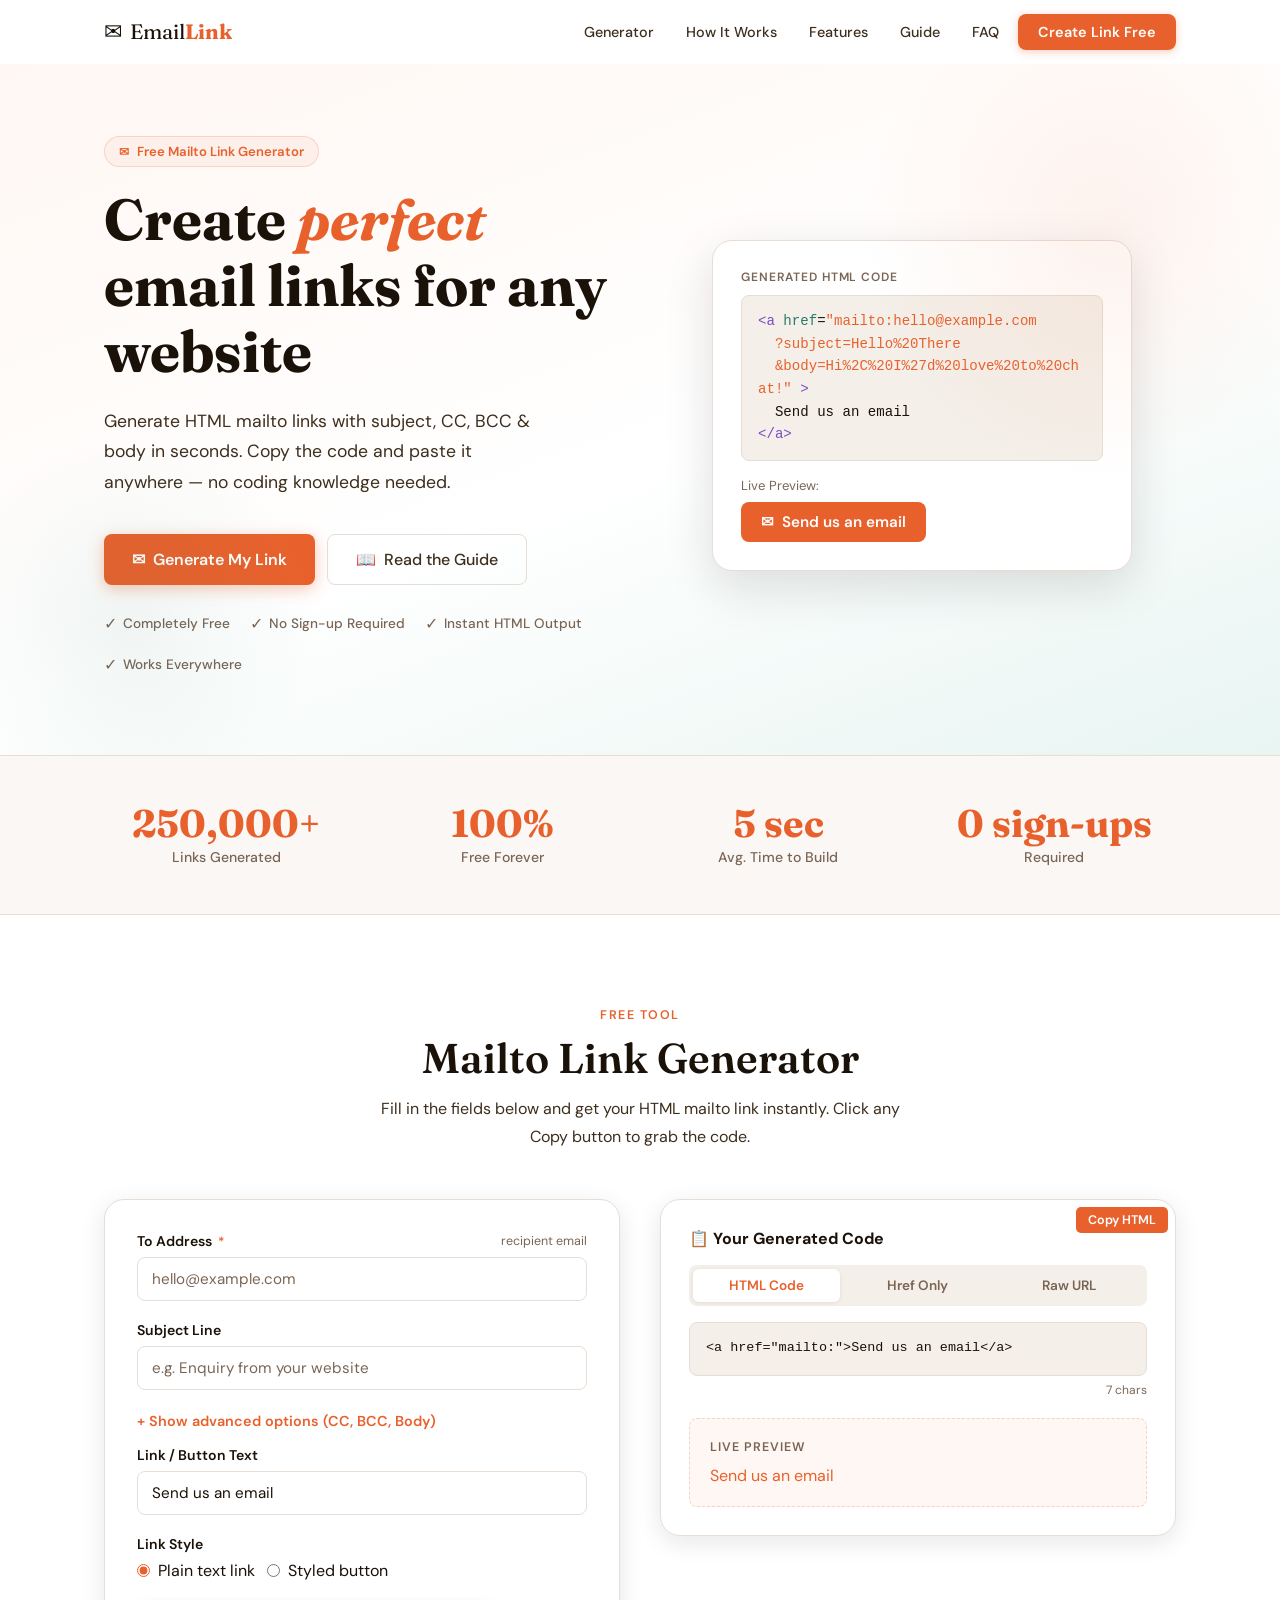
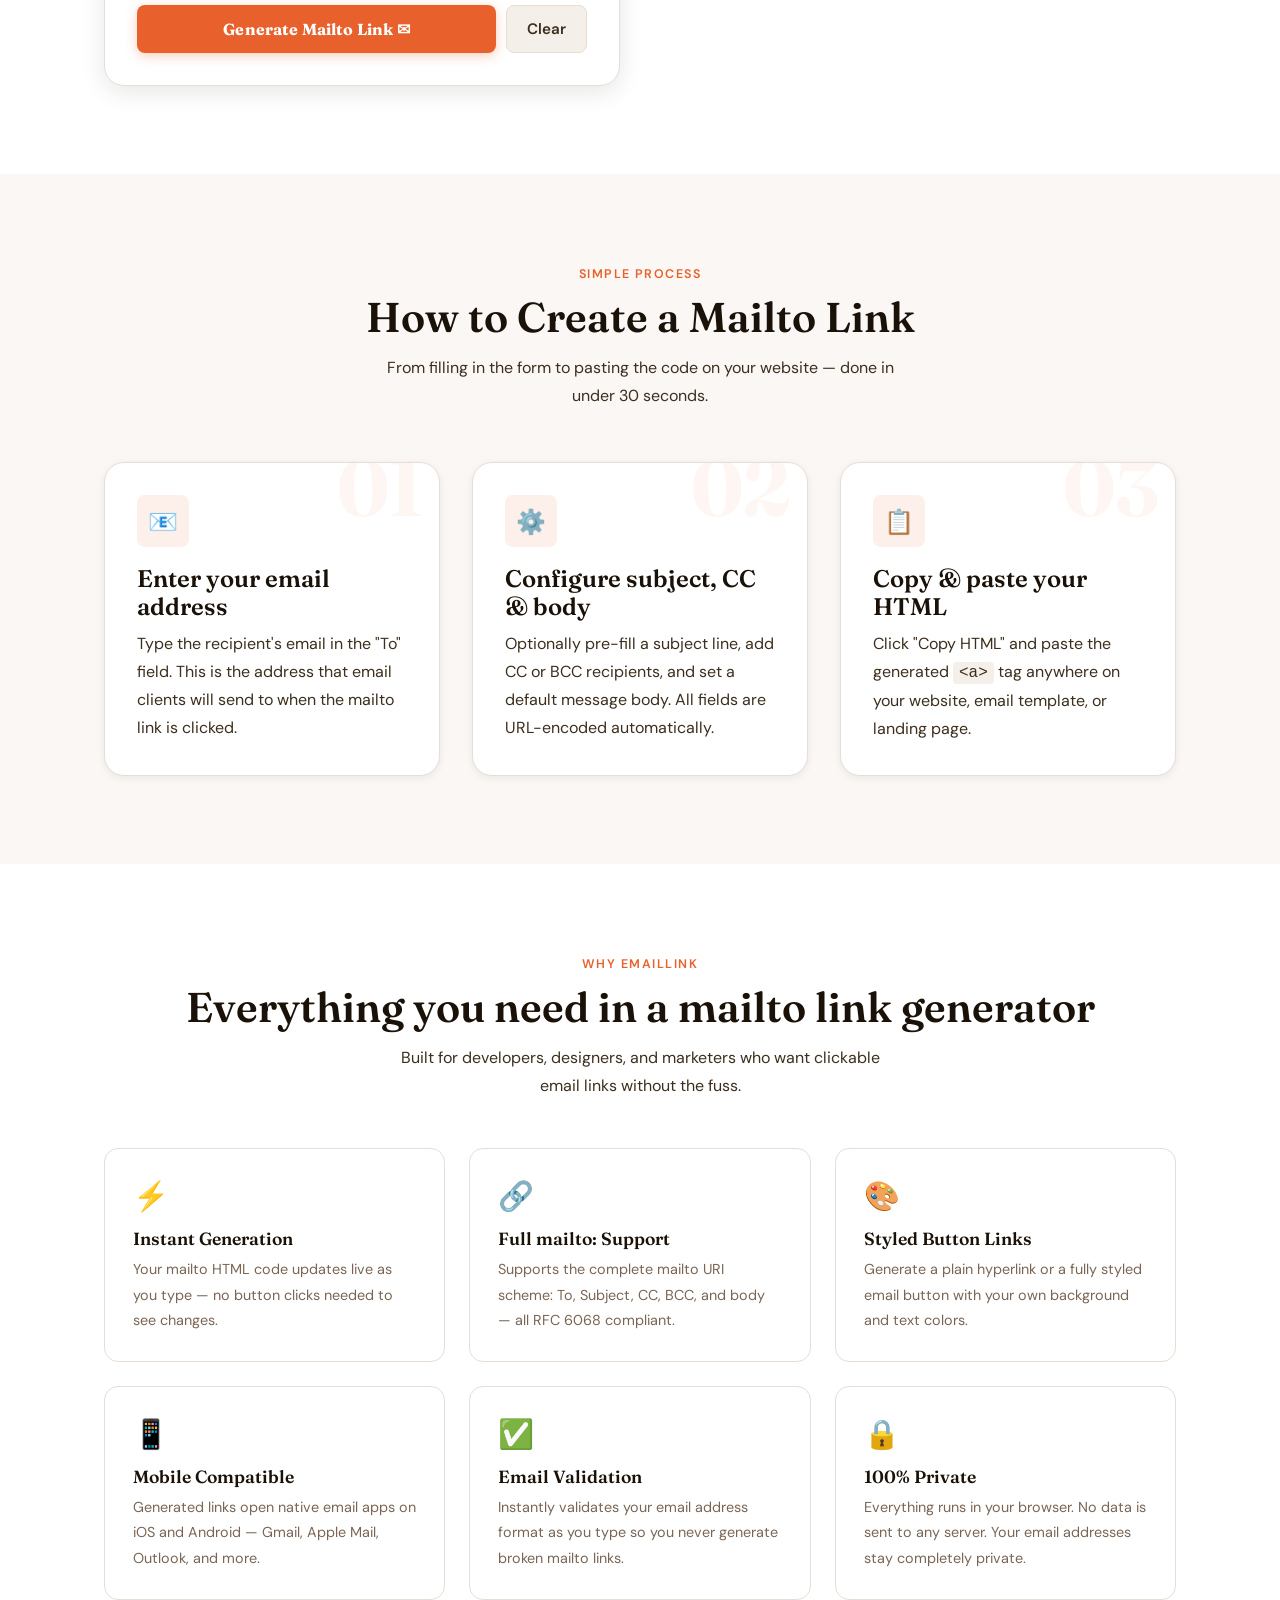
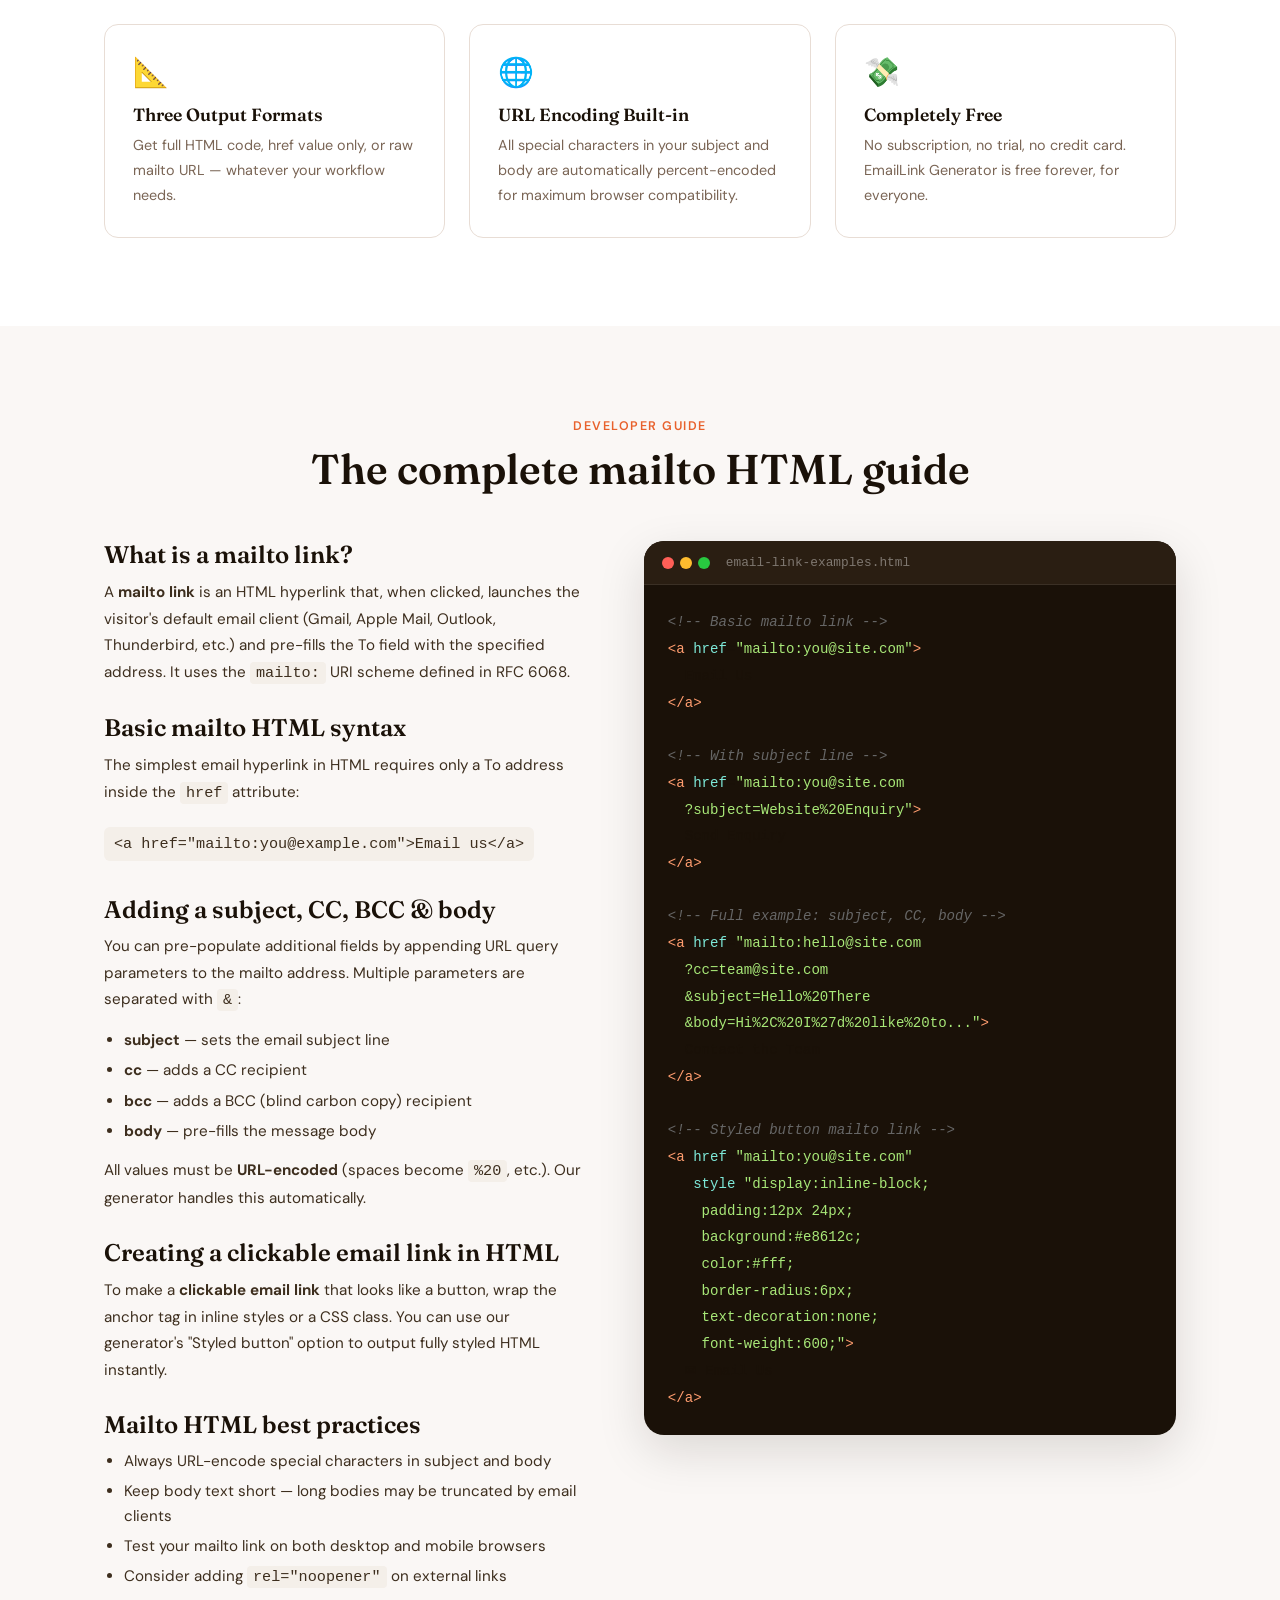
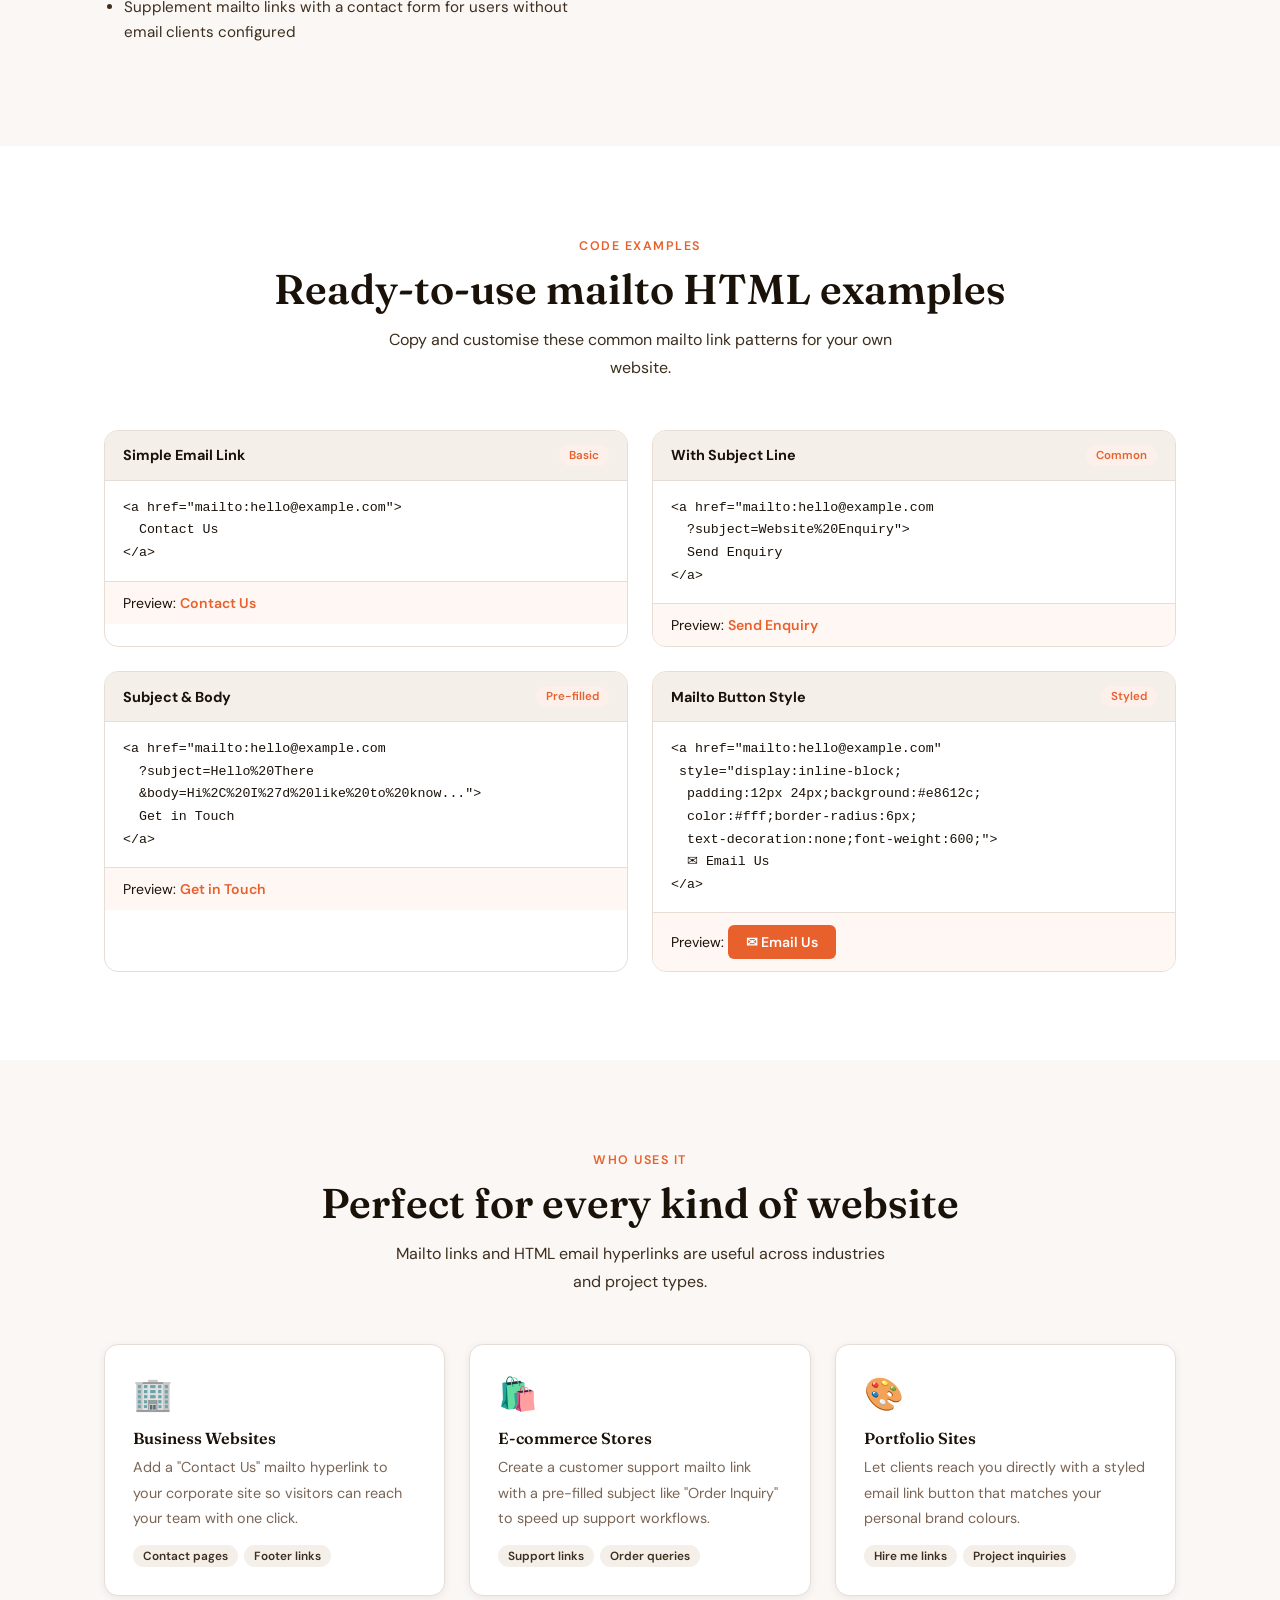
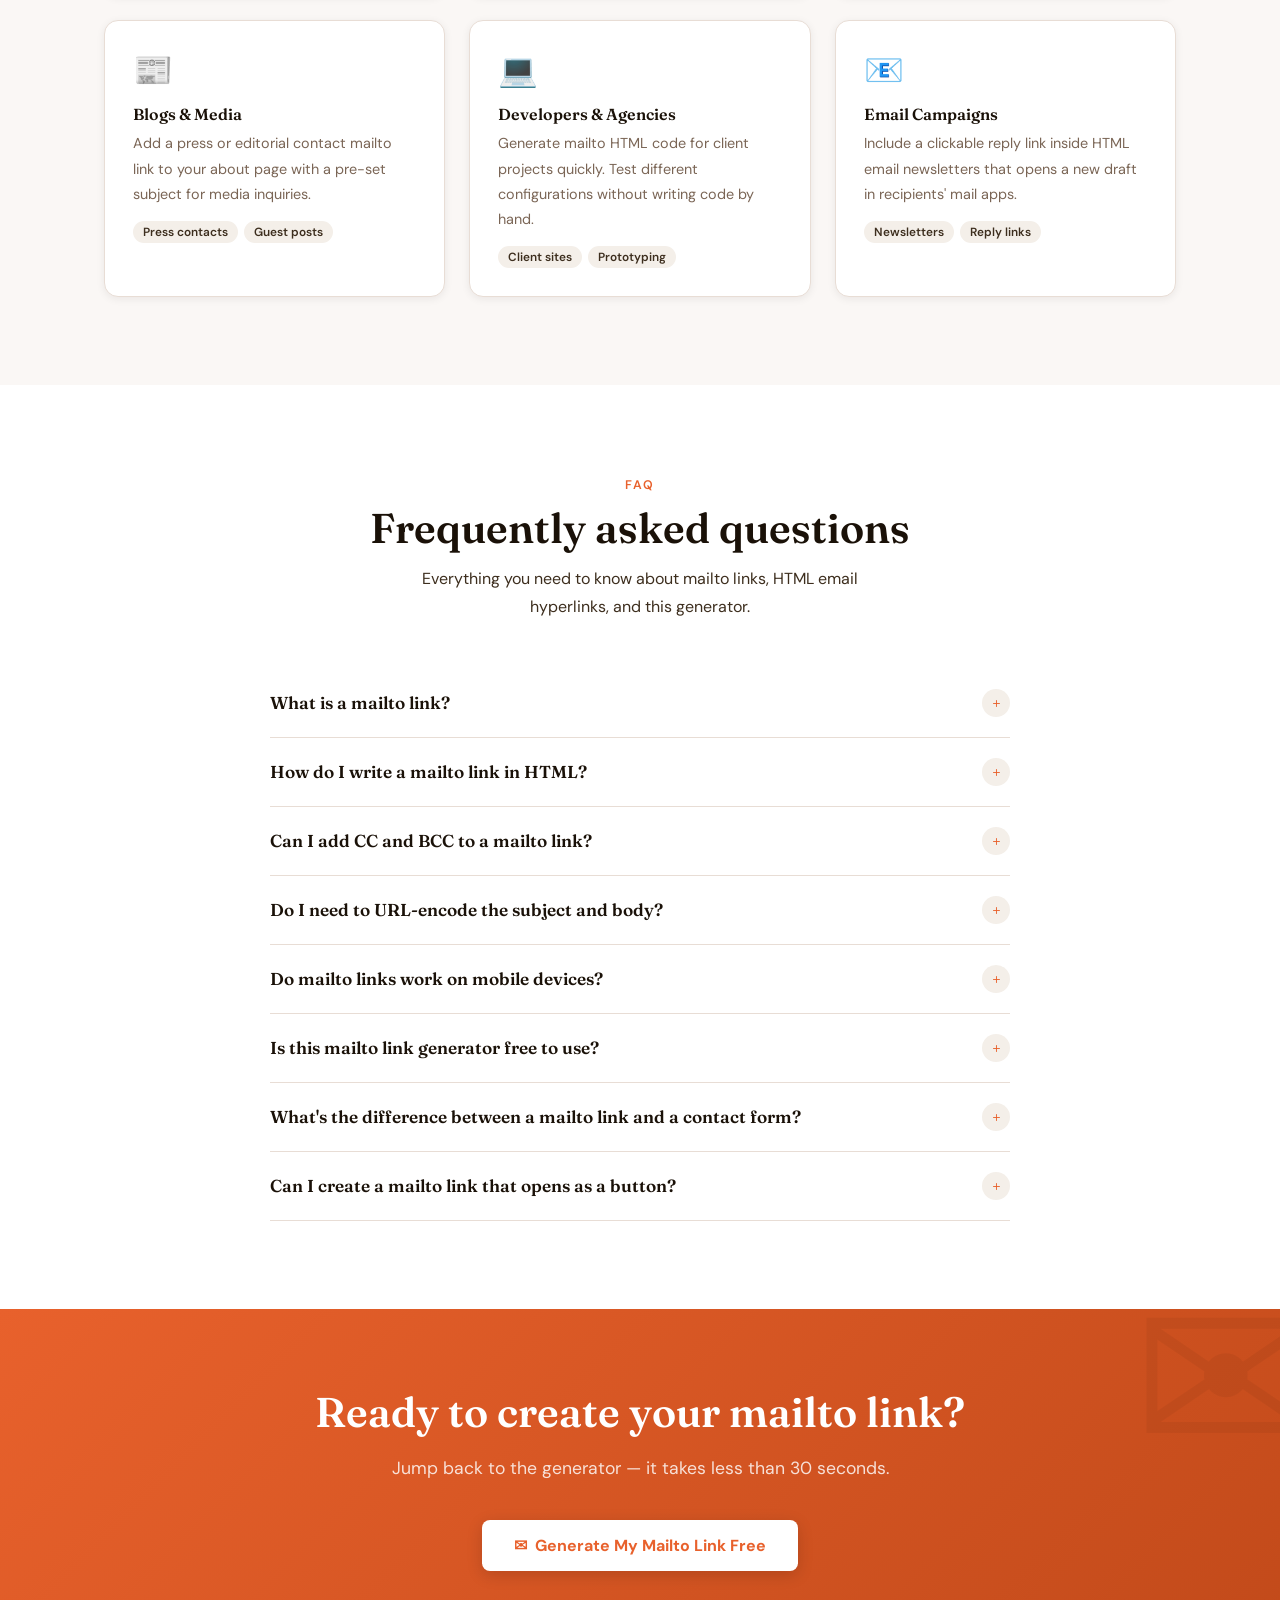
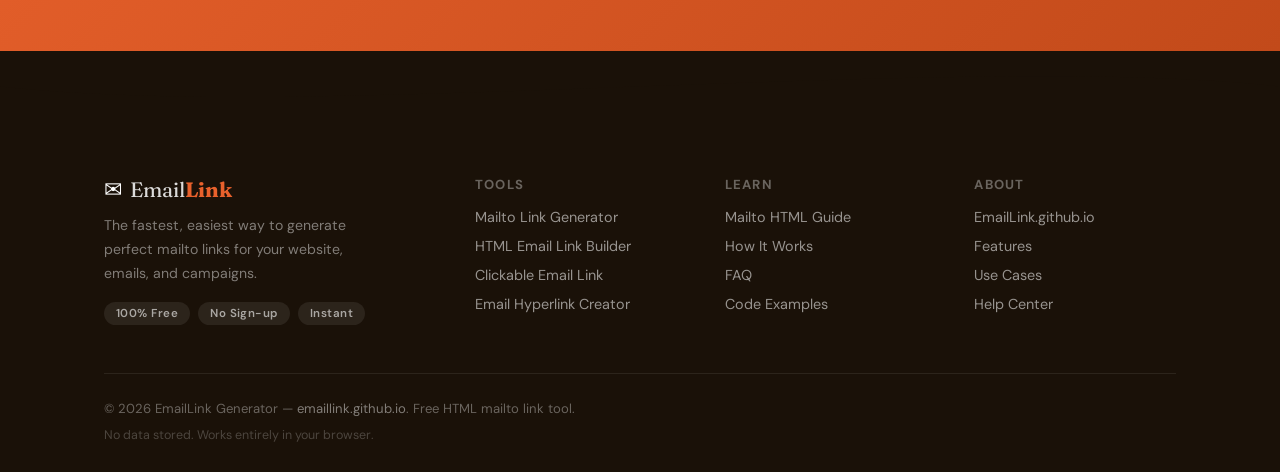
==== index.html @ eb628e19 "Add files via upload" ====
<!DOCTYPE html>
<html lang="en">
<head>
  <meta charset="UTF-8">
  <meta name="viewport" content="width=device-width, initial-scale=1.0">
  <title>Mailto Link Generator — Free HTML Email Link Builder | EmailLink</title>
  <meta name="description" content="Generate perfect mailto links and HTML email hyperlinks instantly. Free online mailto link generator — add subject, CC, BCC, body. Copy HTML code in one click. No sign-up needed.">
  <meta name="keywords" content="mailto link, mailto html, mailto link generator, html mailto link, email link html, html email link, email hyperlink html, mailto hyperlink, create mailto link, clickable email link html, email link generator">
  <meta name="author" content="EmailLink Generator">
  <meta name="robots" content="index, follow">
  <link rel="canonical" href="https://emaillink.github.io/">

  <!-- Open Graph -->
  <meta property="og:type" content="website">
  <meta property="og:url" content="https://emaillink.github.io/">
  <meta property="og:title" content="Mailto Link Generator — Free HTML Email Link Builder">
  <meta property="og:description" content="Generate perfect mailto links and HTML email hyperlinks instantly. Free, no sign-up. Copy your code in one click.">
  <meta property="og:image" content="https://emaillink.github.io/assets/og-image.png">
  <meta property="og:site_name" content="EmailLink Generator">

  <!-- Twitter Card -->
  <meta name="twitter:card" content="summary_large_image">
  <meta name="twitter:title" content="Mailto Link Generator — Free HTML Email Link Builder">
  <meta name="twitter:description" content="Create mailto links with subject, CC, BCC &amp; body. Free HTML email link generator — no login required.">
  <meta name="twitter:image" content="https://emaillink.github.io/assets/og-image.png">

  <!-- Favicon -->
  <link rel="icon" href="data:image/svg+xml,<svg xmlns='http://www.w3.org/2000/svg' viewBox='0 0 100 100'><text y='.9em' font-size='90'>✉</text></svg>">

  <!-- Styles -->
  <link rel="stylesheet" href="css/styles.css">
  <link rel="preconnect" href="https://fonts.googleapis.com">
  <link rel="preconnect" href="https://fonts.gstatic.com" crossorigin>

  <!-- Schema Markup -->
  <script type="application/ld+json">
  {
    "@context": "https://schema.org",
    "@type": "WebApplication",
    "name": "EmailLink — Mailto Link Generator",
    "url": "https://emaillink.github.io",
    "description": "Free online tool to generate mailto links and HTML email hyperlinks. Supports subject, CC, BCC, and body pre-population.",
    "applicationCategory": "DeveloperApplication",
    "operatingSystem": "Any",
    "offers": {
      "@type": "Offer",
      "price": "0",
      "priceCurrency": "USD"
    },
    "featureList": [
      "Mailto link generator",
      "HTML mailto code builder",
      "Email link with subject line",
      "CC and BCC support",
      "Button-style email link",
      "One-click copy to clipboard"
    ],
    "screenshot": "https://emaillink.github.io/assets/screenshot.png",
    "creator": {
      "@type": "Organization",
      "name": "EmailLink",
      "url": "https://emaillink.github.io"
    }
  }
  </script>
  <script type="application/ld+json">
  {
    "@context": "https://schema.org",
    "@type": "FAQPage",
    "mainEntity": [
      {
        "@type": "Question",
        "name": "What is a mailto link?",
        "acceptedAnswer": {
          "@type": "Answer",
          "text": "A mailto link is an HTML hyperlink that, when clicked, opens the visitor's default email client with the To address pre-filled. It uses the mailto: URI scheme. You can also pre-populate the subject, CC, BCC, and body fields."
        }
      },
      {
        "@type": "Question",
        "name": "How do I create a mailto link in HTML?",
        "acceptedAnswer": {
          "@type": "Answer",
          "text": "The basic syntax is: <a href=\"mailto:you@example.com\">Email Us</a>. To add a subject, use: <a href=\"mailto:you@example.com?subject=Hello\">Email Us</a>. Use our generator above to create advanced mailto links instantly."
        }
      },
      {
        "@type": "Question",
        "name": "Can I add CC and BCC to a mailto link?",
        "acceptedAnswer": {
          "@type": "Answer",
          "text": "Yes. Add cc= and bcc= parameters to your mailto URL: mailto:primary@example.com?cc=cc@example.com&bcc=bcc@example.com&subject=Hello. Our tool generates this automatically."
        }
      },
      {
        "@type": "Question",
        "name": "Is this mailto link generator free?",
        "acceptedAnswer": {
          "@type": "Answer",
          "text": "Yes, EmailLink Generator is completely free. No account needed, no watermarks, no limits. Generate as many mailto links as you want."
        }
      },
      {
        "@type": "Question",
        "name": "Do mailto links work on mobile?",
        "acceptedAnswer": {
          "@type": "Answer",
          "text": "Yes. Mailto links work on mobile devices — tapping a mailto link opens the device's default email app (Gmail, Apple Mail, Outlook Mobile, etc.) with the fields pre-filled."
        }
      }
    ]
  }
  </script>
  <script type="application/ld+json">
  {
    "@context": "https://schema.org",
    "@type": "HowTo",
    "name": "How to Create a Mailto Link in HTML",
    "description": "Step-by-step guide to creating a mailto hyperlink in HTML with subject, CC, BCC, and body.",
    "step": [
      {
        "@type": "HowToStep",
        "name": "Enter your email address",
        "text": "Type your email address into the To field in the mailto link generator."
      },
      {
        "@type": "HowToStep",
        "name": "Add optional fields",
        "text": "Optionally fill in Subject, CC, BCC, and a default body message."
      },
      {
        "@type": "HowToStep",
        "name": "Choose link style",
        "text": "Select a plain text link or a styled button link."
      },
      {
        "@type": "HowToStep",
        "name": "Copy the HTML code",
        "text": "Click Copy next to the generated HTML code and paste it into your website."
      }
    ]
  }
  </script>
</head>
<body>

  <!-- ── Header Component ──────────────────────────────────────────── -->
  <site-header></site-header>

  <main id="main-content">

    <!-- ── 1. HERO ──────────────────────────────────────────────────── -->
    <section class="hero" aria-labelledby="hero-heading">
      <div class="container">
        <div class="hero-inner">
          <div class="hero-text fade-in">
            <div class="hero-badge">
              <span>✉</span> Free Mailto Link Generator
            </div>
            <h1 id="hero-heading">Create <em>perfect</em> email links for any website</h1>
            <p class="hero-sub">Generate HTML mailto links with subject, CC, BCC &amp; body in seconds. Copy the code and paste it anywhere — no coding knowledge needed.</p>
            <div class="hero-actions">
              <a href="#generator" class="btn-primary">
                ✉ &nbsp;Generate My Link
              </a>
              <a href="#guide" class="btn-ghost">
                📖 &nbsp;Read the Guide
              </a>
            </div>
            <div class="hero-trust">
              <span class="trust-item"><span class="icon">✓</span> Completely Free</span>
              <span class="trust-item"><span class="icon">✓</span> No Sign-up Required</span>
              <span class="trust-item"><span class="icon">✓</span> Instant HTML Output</span>
              <span class="trust-item"><span class="icon">✓</span> Works Everywhere</span>
            </div>
          </div>

          <div class="hero-visual fade-in" style="transition-delay:.2s">
            <div class="hero-card">
              <div class="hero-card-label">Generated HTML Code</div>
              <div class="hero-card-code">
                <span class="tag">&lt;a</span>
                <span class="attr"> href</span>=<span class="val">"mailto:hello@example.com<br>&nbsp;&nbsp;?subject=Hello%20There<br>&nbsp;&nbsp;&amp;body=Hi%2C%20I%27d%20love%20to%20chat!"</span>
                <span class="tag">&gt;</span><br>
                &nbsp;&nbsp;Send us an email<br>
                <span class="tag">&lt;/a&gt;</span>
              </div>
              <div class="hero-preview-label">Live Preview:</div>
              <a href="mailto:hello@example.com?subject=Hello%20There&body=Hi%2C%20I%27d%20love%20to%20chat!" class="hero-preview-link">
                ✉ &nbsp;Send us an email
              </a>
            </div>
          </div>
        </div>
      </div>
    </section>

    <!-- ── 2. STATS ──────────────────────────────────────────────────── -->
    <section class="stats-section" aria-label="Tool statistics">
      <div class="container">
        <div class="stats-grid">
          <div class="stagger-child">
            <div class="stat-num" data-counter="250000" data-suffix="+">0+</div>
            <div class="stat-label">Links Generated</div>
          </div>
          <div class="stagger-child">
            <div class="stat-num" data-counter="100" data-suffix="%">0%</div>
            <div class="stat-label">Free Forever</div>
          </div>
          <div class="stagger-child">
            <div class="stat-num" data-counter="5" data-suffix=" sec">0 sec</div>
            <div class="stat-label">Avg. Time to Build</div>
          </div>
          <div class="stagger-child">
            <div class="stat-num" data-counter="0" data-suffix=" sign-ups">0 sign-ups</div>
            <div class="stat-label">Required</div>
          </div>
        </div>
      </div>
    </section>

    <!-- ── 3. GENERATOR ──────────────────────────────────────────────── -->
    <section class="section" id="generator" aria-labelledby="gen-heading">
      <div class="container">
        <div class="section-header slide-up" style="text-align:center;margin-bottom:48px">
          <span class="display-tag">Free Tool</span>
          <h2 id="gen-heading">Mailto Link Generator</h2>
          <p style="max-width:560px;margin:12px auto 0">Fill in the fields below and get your HTML mailto link instantly. Click any Copy button to grab the code.</p>
        </div>

        <div class="generator-layout">

          <!-- Form -->
          <div class="gen-form-card fade-in">
            <div class="form-group">
              <label class="form-label" for="inp-to">
                To Address <span class="req">*</span>
                <span class="tip">recipient email</span>
              </label>
              <input type="email" id="inp-to" class="form-input" placeholder="hello@example.com" autocomplete="off">
              <span id="valid-badge" class="valid-badge"></span>
            </div>

            <div class="form-group">
              <label class="form-label" for="inp-subject">Subject Line</label>
              <input type="text" id="inp-subject" class="form-input" placeholder="e.g. Enquiry from your website">
            </div>

            <button class="advanced-toggle-btn" id="advanced-toggle" aria-expanded="false">
              + Show advanced options (CC, BCC, Body)
            </button>

            <div class="advanced-panel" id="advanced-panel">
              <div class="form-group">
                <label class="form-label" for="inp-cc">CC</label>
                <input type="email" id="inp-cc" class="form-input" placeholder="cc@example.com">
              </div>
              <div class="form-group">
                <label class="form-label" for="inp-bcc">BCC</label>
                <input type="email" id="inp-bcc" class="form-input" placeholder="bcc@example.com">
              </div>
              <div class="form-group">
                <label class="form-label" for="inp-body">Default Body</label>
                <textarea id="inp-body" class="form-input" placeholder="Hi, I'd love to chat about..."></textarea>
              </div>
            </div>

            <div class="form-group">
              <label class="form-label" for="inp-text">Link / Button Text</label>
              <input type="text" id="inp-text" class="form-input" value="Send us an email">
            </div>

            <div class="form-group">
              <label class="form-label">Link Style</label>
              <div class="style-group">
                <label class="style-radio">
                  <input type="radio" name="link-style" value="text" checked> Plain text link
                </label>
                <label class="style-radio">
                  <input type="radio" name="link-style" value="button"> Styled button
                </label>
              </div>
              <div class="btn-options-grid" id="btn-options">
                <div class="form-group">
                  <label class="form-label" for="inp-btnbg">Background</label>
                  <div class="color-input-group">
                    <input type="color" id="inp-btnbg" value="#e8612c">
                    <input type="text" class="form-input" value="#e8612c" style="flex:1" oninput="document.getElementById('inp-btnbg').value=this.value;state.btnBg=this.value;updateOutputs()">
                  </div>
                </div>
                <div class="form-group">
                  <label class="form-label" for="inp-btntxt">Text Color</label>
                  <div class="color-input-group">
                    <input type="color" id="inp-btntxt" value="#ffffff">
                    <input type="text" class="form-input" value="#ffffff" style="flex:1" oninput="document.getElementById('inp-btntxt').value=this.value;state.btnTxt=this.value;updateOutputs()">
                  </div>
                </div>
              </div>
            </div>

            <div class="form-actions">
              <button class="btn-generate" onclick="updateOutputs()">Generate Mailto Link ✉</button>
              <button class="btn-clear-form" id="btn-clear">Clear</button>
            </div>
          </div>

          <!-- Output -->
          <div class="gen-output-card fade-in" style="transition-delay:.15s">
            <div class="output-card">
              <div class="output-card-title">📋 Your Generated Code</div>

              <div class="output-tabs">
                <button class="tab-btn active" data-group="out" data-target="tab-html">HTML Code</button>
                <button class="tab-btn" data-group="out" data-target="tab-href">Href Only</button>
                <button class="tab-btn" data-group="out" data-target="tab-plain">Raw URL</button>
              </div>

              <div id="tab-html" class="tab-panel active">
                <div class="output-block" id="out-html" aria-label="HTML output">
                  <a href="mailto:">Email Us</a>
                </div>
                <button class="copy-btn" data-copy="out-html">Copy HTML</button>
                <div class="char-count" id="char-count">— chars</div>
              </div>

              <div id="tab-href" class="tab-panel">
                <div class="output-block" id="out-href" aria-label="Href value output">mailto:</div>
                <button class="copy-btn" data-copy="out-href">Copy Href</button>
              </div>

              <div id="tab-plain" class="tab-panel">
                <div class="output-block" id="out-plain" aria-label="Raw URL output">mailto:</div>
                <button class="copy-btn" data-copy="out-plain">Copy URL</button>
              </div>

              <div class="preview-area">
                <div class="preview-label">Live Preview</div>
                <div id="link-preview"><a href="mailto:">Email Us</a></div>
              </div>
            </div>
          </div>

        </div>
      </div>
    </section>

    <!-- ── 4. HOW IT WORKS ──────────────────────────────────────────── -->
    <section class="section" id="how-it-works" aria-labelledby="hiw-heading">
      <div class="container">
        <div class="section-header slide-up" style="text-align:center">
          <span class="display-tag">Simple Process</span>
          <h2 id="hiw-heading">How to Create a Mailto Link</h2>
          <p style="max-width:520px;margin:12px auto 0">From filling in the form to pasting the code on your website — done in under 30 seconds.</p>
        </div>
        <div class="steps-grid">
          <div class="step-card stagger-child" data-step="01">
            <div class="step-icon">📧</div>
            <h3>Enter your email address</h3>
            <p>Type the recipient's email in the "To" field. This is the address that email clients will send to when the mailto link is clicked.</p>
          </div>
          <div class="step-card stagger-child" data-step="02">
            <div class="step-icon">⚙️</div>
            <h3>Configure subject, CC &amp; body</h3>
            <p>Optionally pre-fill a subject line, add CC or BCC recipients, and set a default message body. All fields are URL-encoded automatically.</p>
          </div>
          <div class="step-card stagger-child" data-step="03">
            <div class="step-icon">📋</div>
            <h3>Copy &amp; paste your HTML</h3>
            <p>Click "Copy HTML" and paste the generated <code style="font-family:monospace;background:var(--surface-3);padding:2px 6px;border-radius:4px">&lt;a&gt;</code> tag anywhere on your website, email template, or landing page.</p>
          </div>
        </div>
      </div>
    </section>

    <!-- ── 5. FEATURES ──────────────────────────────────────────────── -->
    <section class="section" id="features" aria-labelledby="feat-heading">
      <div class="container">
        <div class="section-header slide-up" style="text-align:center">
          <span class="display-tag">Why EmailLink</span>
          <h2 id="feat-heading">Everything you need in a mailto link generator</h2>
          <p style="max-width:520px;margin:12px auto 0">Built for developers, designers, and marketers who want clickable email links without the fuss.</p>
        </div>
        <div class="features-grid">
          <div class="feature-card stagger-child">
            <div class="feature-icon">⚡</div>
            <h3>Instant Generation</h3>
            <p>Your mailto HTML code updates live as you type — no button clicks needed to see changes.</p>
          </div>
          <div class="feature-card stagger-child">
            <div class="feature-icon">🔗</div>
            <h3>Full mailto: Support</h3>
            <p>Supports the complete mailto URI scheme: To, Subject, CC, BCC, and body — all RFC 6068 compliant.</p>
          </div>
          <div class="feature-card stagger-child">
            <div class="feature-icon">🎨</div>
            <h3>Styled Button Links</h3>
            <p>Generate a plain hyperlink or a fully styled email button with your own background and text colors.</p>
          </div>
          <div class="feature-card stagger-child">
            <div class="feature-icon">📱</div>
            <h3>Mobile Compatible</h3>
            <p>Generated links open native email apps on iOS and Android — Gmail, Apple Mail, Outlook, and more.</p>
          </div>
          <div class="feature-card stagger-child">
            <div class="feature-icon">✅</div>
            <h3>Email Validation</h3>
            <p>Instantly validates your email address format as you type so you never generate broken mailto links.</p>
          </div>
          <div class="feature-card stagger-child">
            <div class="feature-icon">🔒</div>
            <h3>100% Private</h3>
            <p>Everything runs in your browser. No data is sent to any server. Your email addresses stay completely private.</p>
          </div>
          <div class="feature-card stagger-child">
            <div class="feature-icon">📐</div>
            <h3>Three Output Formats</h3>
            <p>Get full HTML code, href value only, or raw mailto URL — whatever your workflow needs.</p>
          </div>
          <div class="feature-card stagger-child">
            <div class="feature-icon">🌐</div>
            <h3>URL Encoding Built-in</h3>
            <p>All special characters in your subject and body are automatically percent-encoded for maximum browser compatibility.</p>
          </div>
          <div class="feature-card stagger-child">
            <div class="feature-icon">💸</div>
            <h3>Completely Free</h3>
            <p>No subscription, no trial, no credit card. EmailLink Generator is free forever, for everyone.</p>
          </div>
        </div>
      </div>
    </section>

    <!-- ── 6. CODE GUIDE ──────────────────────────────────────────── -->
    <section class="section" id="guide" aria-labelledby="guide-heading">
      <div class="container">
        <div class="section-header slide-up" style="text-align:center;margin-bottom:12px">
          <span class="display-tag">Developer Guide</span>
          <h2 id="guide-heading">The complete mailto HTML guide</h2>
        </div>

        <div class="guide-grid">
          <div class="guide-content fade-in">
            <h3>What is a mailto link?</h3>
            <p>A <strong>mailto link</strong> is an HTML hyperlink that, when clicked, launches the visitor's default email client (Gmail, Apple Mail, Outlook, Thunderbird, etc.) and pre-fills the To field with the specified address. It uses the <code style="font-family:monospace;background:var(--surface-3);padding:2px 6px;border-radius:4px">mailto:</code> URI scheme defined in RFC 6068.</p>

            <h3>Basic mailto HTML syntax</h3>
            <p>The simplest email hyperlink in HTML requires only a To address inside the <code style="font-family:monospace;background:var(--surface-3);padding:2px 6px;border-radius:4px">href</code> attribute:</p>
            <p><code style="font-family:monospace;background:var(--surface-3);padding:4px 10px;border-radius:6px;display:inline-block;margin:.4rem 0">&lt;a href="mailto:you@example.com"&gt;Email us&lt;/a&gt;</code></p>

            <h3>Adding a subject, CC, BCC &amp; body</h3>
            <p>You can pre-populate additional fields by appending URL query parameters to the mailto address. Multiple parameters are separated with <code style="font-family:monospace;background:var(--surface-3);padding:2px 6px;border-radius:4px">&amp;</code>:</p>
            <ul>
              <li><strong>subject</strong> — sets the email subject line</li>
              <li><strong>cc</strong> — adds a CC recipient</li>
              <li><strong>bcc</strong> — adds a BCC (blind carbon copy) recipient</li>
              <li><strong>body</strong> — pre-fills the message body</li>
            </ul>
            <p>All values must be <strong>URL-encoded</strong> (spaces become <code style="font-family:monospace;background:var(--surface-3);padding:2px 6px;border-radius:4px">%20</code>, etc.). Our generator handles this automatically.</p>

            <h3>Creating a clickable email link in HTML</h3>
            <p>To make a <strong>clickable email link</strong> that looks like a button, wrap the anchor tag in inline styles or a CSS class. You can use our generator's "Styled button" option to output fully styled HTML instantly.</p>

            <h3>Mailto HTML best practices</h3>
            <ul>
              <li>Always URL-encode special characters in subject and body</li>
              <li>Keep body text short — long bodies may be truncated by email clients</li>
              <li>Test your mailto link on both desktop and mobile browsers</li>
              <li>Consider adding <code style="font-family:monospace;background:var(--surface-3);padding:2px 6px;border-radius:4px">rel="noopener"</code> on external links</li>
              <li>Supplement mailto links with a contact form for users without email clients configured</li>
            </ul>
          </div>

          <div class="code-showcase fade-in" style="transition-delay:.15s">
            <div class="code-topbar">
              <div class="code-dots">
                <span class="code-dot red"></span>
                <span class="code-dot yellow"></span>
                <span class="code-dot green"></span>
              </div>
              <span class="code-filename">email-link-examples.html</span>
            </div>
            <div class="code-body">
              <span class="c-cmt">&lt;!-- Basic mailto link --&gt;</span><br>
              <span class="c-tag">&lt;a</span> <span class="c-attr">href</span>=<span class="c-val">"mailto:you@site.com"</span><span class="c-tag">&gt;</span><br>
              &nbsp;&nbsp;Email Us<br>
              <span class="c-tag">&lt;/a&gt;</span><br><br>

              <span class="c-cmt">&lt;!-- With subject line --&gt;</span><br>
              <span class="c-tag">&lt;a</span> <span class="c-attr">href</span>=<span class="c-val">"mailto:you@site.com<br>&nbsp;&nbsp;?subject=Website%20Enquiry"</span><span class="c-tag">&gt;</span><br>
              &nbsp;&nbsp;Send Enquiry<br>
              <span class="c-tag">&lt;/a&gt;</span><br><br>

              <span class="c-cmt">&lt;!-- Full example: subject, CC, body --&gt;</span><br>
              <span class="c-tag">&lt;a</span> <span class="c-attr">href</span>=<span class="c-val">"mailto:hello@site.com<br>&nbsp;&nbsp;?cc=team@site.com<br>&nbsp;&nbsp;&amp;subject=Hello%20There<br>&nbsp;&nbsp;&amp;body=Hi%2C%20I%27d%20like%20to..."</span><span class="c-tag">&gt;</span><br>
              &nbsp;&nbsp;Contact the Team<br>
              <span class="c-tag">&lt;/a&gt;</span><br><br>

              <span class="c-cmt">&lt;!-- Styled button mailto link --&gt;</span><br>
              <span class="c-tag">&lt;a</span> <span class="c-attr">href</span>=<span class="c-val">"mailto:you@site.com"</span><br>
              &nbsp;&nbsp;&nbsp;<span class="c-attr">style</span>=<span class="c-val">"display:inline-block;<br>&nbsp;&nbsp;&nbsp;&nbsp;padding:12px 24px;<br>&nbsp;&nbsp;&nbsp;&nbsp;background:#e8612c;<br>&nbsp;&nbsp;&nbsp;&nbsp;color:#fff;<br>&nbsp;&nbsp;&nbsp;&nbsp;border-radius:6px;<br>&nbsp;&nbsp;&nbsp;&nbsp;text-decoration:none;<br>&nbsp;&nbsp;&nbsp;&nbsp;font-weight:600;"</span><span class="c-tag">&gt;</span><br>
              &nbsp;&nbsp;✉ Email Us<br>
              <span class="c-tag">&lt;/a&gt;</span>
            </div>
          </div>
        </div>
      </div>
    </section>

    <!-- ── 7. EXAMPLES ──────────────────────────────────────────────── -->
    <section class="section" id="examples" aria-labelledby="ex-heading">
      <div class="container">
        <div class="section-header slide-up" style="text-align:center">
          <span class="display-tag">Code Examples</span>
          <h2 id="ex-heading">Ready-to-use mailto HTML examples</h2>
          <p style="max-width:520px;margin:12px auto 0">Copy and customise these common mailto link patterns for your own website.</p>
        </div>
        <div class="examples-grid">
          <div class="example-card stagger-child">
            <div class="example-header">
              <span class="example-title">Simple Email Link</span>
              <span class="example-tag">Basic</span>
            </div>
            <div class="example-code">&lt;a href="mailto:hello@example.com"&gt;<br>&nbsp;&nbsp;Contact Us<br>&lt;/a&gt;</div>
            <div class="example-preview">Preview: <a href="mailto:hello@example.com">Contact Us</a></div>
          </div>

          <div class="example-card stagger-child">
            <div class="example-header">
              <span class="example-title">With Subject Line</span>
              <span class="example-tag">Common</span>
            </div>
            <div class="example-code">&lt;a href="mailto:hello@example.com<br>&nbsp;&nbsp;?subject=Website%20Enquiry"&gt;<br>&nbsp;&nbsp;Send Enquiry<br>&lt;/a&gt;</div>
            <div class="example-preview">Preview: <a href="mailto:hello@example.com?subject=Website%20Enquiry">Send Enquiry</a></div>
          </div>

          <div class="example-card stagger-child">
            <div class="example-header">
              <span class="example-title">Subject &amp; Body</span>
              <span class="example-tag">Pre-filled</span>
            </div>
            <div class="example-code">&lt;a href="mailto:hello@example.com<br>&nbsp;&nbsp;?subject=Hello%20There<br>&nbsp;&nbsp;&amp;body=Hi%2C%20I%27d%20like%20to%20know..."&gt;<br>&nbsp;&nbsp;Get in Touch<br>&lt;/a&gt;</div>
            <div class="example-preview">Preview: <a href="mailto:hello@example.com?subject=Hello%20There&body=Hi%2C%20I%27d%20like%20to%20know...">Get in Touch</a></div>
          </div>

          <div class="example-card stagger-child">
            <div class="example-header">
              <span class="example-title">Mailto Button Style</span>
              <span class="example-tag">Styled</span>
            </div>
            <div class="example-code">&lt;a href="mailto:hello@example.com"<br>&nbsp;style="display:inline-block;<br>&nbsp;&nbsp;padding:12px 24px;background:#e8612c;<br>&nbsp;&nbsp;color:#fff;border-radius:6px;<br>&nbsp;&nbsp;text-decoration:none;font-weight:600;"&gt;<br>&nbsp;&nbsp;✉ Email Us<br>&lt;/a&gt;</div>
            <div class="example-preview">Preview: <a href="mailto:hello@example.com" style="display:inline-block;padding:8px 18px;background:#e8612c;color:#fff;border-radius:6px;text-decoration:none;font-weight:600;font-size:.88rem">✉ Email Us</a></div>
          </div>
        </div>
      </div>
    </section>

    <!-- ── 8. USE CASES ──────────────────────────────────────────────── -->
    <section class="section" id="use-cases" aria-labelledby="uc-heading">
      <div class="container">
        <div class="section-header slide-up" style="text-align:center">
          <span class="display-tag">Who Uses It</span>
          <h2 id="uc-heading">Perfect for every kind of website</h2>
          <p style="max-width:520px;margin:12px auto 0">Mailto links and HTML email hyperlinks are useful across industries and project types.</p>
        </div>
        <div class="use-cases-grid">
          <div class="use-case-card stagger-child">
            <div class="use-case-icon">🏢</div>
            <h3>Business Websites</h3>
            <p>Add a "Contact Us" mailto hyperlink to your corporate site so visitors can reach your team with one click.</p>
            <div class="use-tags">
              <span class="use-tag">Contact pages</span>
              <span class="use-tag">Footer links</span>
            </div>
          </div>
          <div class="use-case-card stagger-child">
            <div class="use-case-icon">🛍️</div>
            <h3>E-commerce Stores</h3>
            <p>Create a customer support mailto link with a pre-filled subject like "Order Inquiry" to speed up support workflows.</p>
            <div class="use-tags">
              <span class="use-tag">Support links</span>
              <span class="use-tag">Order queries</span>
            </div>
          </div>
          <div class="use-case-card stagger-child">
            <div class="use-case-icon">🎨</div>
            <h3>Portfolio Sites</h3>
            <p>Let clients reach you directly with a styled email link button that matches your personal brand colours.</p>
            <div class="use-tags">
              <span class="use-tag">Hire me links</span>
              <span class="use-tag">Project inquiries</span>
            </div>
          </div>
          <div class="use-case-card stagger-child">
            <div class="use-case-icon">📰</div>
            <h3>Blogs &amp; Media</h3>
            <p>Add a press or editorial contact mailto link to your about page with a pre-set subject for media inquiries.</p>
            <div class="use-tags">
              <span class="use-tag">Press contacts</span>
              <span class="use-tag">Guest posts</span>
            </div>
          </div>
          <div class="use-case-card stagger-child">
            <div class="use-case-icon">💻</div>
            <h3>Developers &amp; Agencies</h3>
            <p>Generate mailto HTML code for client projects quickly. Test different configurations without writing code by hand.</p>
            <div class="use-tags">
              <span class="use-tag">Client sites</span>
              <span class="use-tag">Prototyping</span>
            </div>
          </div>
          <div class="use-case-card stagger-child">
            <div class="use-case-icon">📧</div>
            <h3>Email Campaigns</h3>
            <p>Include a clickable reply link inside HTML email newsletters that opens a new draft in recipients' mail apps.</p>
            <div class="use-tags">
              <span class="use-tag">Newsletters</span>
              <span class="use-tag">Reply links</span>
            </div>
          </div>
        </div>
      </div>
    </section>

    <!-- ── 9. FAQ ─────────────────────────────────────────────────────── -->
    <section class="section" id="faq" aria-labelledby="faq-heading">
      <div class="container">
        <div class="section-header slide-up" style="text-align:center">
          <span class="display-tag">FAQ</span>
          <h2 id="faq-heading">Frequently asked questions</h2>
          <p style="max-width:500px;margin:12px auto 0">Everything you need to know about mailto links, HTML email hyperlinks, and this generator.</p>
        </div>
        <div class="faq-grid">

          <div class="faq-item">
            <button class="faq-q" aria-expanded="false">
              What is a mailto link?
              <span class="icon">+</span>
            </button>
            <div class="faq-a"><div class="faq-a-inner">
              A <strong>mailto link</strong> is an HTML hyperlink using the <code>mailto:</code> URI scheme. When clicked, it opens the user's default email application with the specified To address pre-filled. You can also pre-populate the subject, CC, BCC, and message body fields.
            </div></div>
          </div>

          <div class="faq-item">
            <button class="faq-q" aria-expanded="false">
              How do I write a mailto link in HTML?
              <span class="icon">+</span>
            </button>
            <div class="faq-a"><div class="faq-a-inner">
              The basic HTML email link syntax is: <code>&lt;a href="mailto:you@example.com"&gt;Email Us&lt;/a&gt;</code>. To add a subject: <code>mailto:you@example.com?subject=Hello</code>. Use our <a href="#generator">free mailto link generator</a> above to build complex links with all fields instantly.
            </div></div>
          </div>

          <div class="faq-item">
            <button class="faq-q" aria-expanded="false">
              Can I add CC and BCC to a mailto link?
              <span class="icon">+</span>
            </button>
            <div class="faq-a"><div class="faq-a-inner">
              Yes. Add <code>cc=</code> and <code>bcc=</code> query parameters: <code>mailto:to@example.com?cc=cc@example.com&amp;bcc=bcc@example.com</code>. Our generator handles these fields in the "advanced options" section and URL-encodes everything automatically.
            </div></div>
          </div>

          <div class="faq-item">
            <button class="faq-q" aria-expanded="false">
              Do I need to URL-encode the subject and body?
              <span class="icon">+</span>
            </button>
            <div class="faq-a"><div class="faq-a-inner">
              Yes. Spaces, commas, apostrophes, and other special characters must be percent-encoded in the mailto URL (e.g. space → <code>%20</code>, <code>@</code> → <code>%40</code>). This generator encodes everything for you automatically using JavaScript's <code>encodeURIComponent()</code>.
            </div></div>
          </div>

          <div class="faq-item">
            <button class="faq-q" aria-expanded="false">
              Do mailto links work on mobile devices?
              <span class="icon">+</span>
            </button>
            <div class="faq-a"><div class="faq-a-inner">
              Yes. On iOS, tapping a mailto link opens Apple Mail or whichever app is set as the default. On Android, it opens Gmail or the configured mail app. All major mobile browsers support the mailto: scheme.
            </div></div>
          </div>

          <div class="faq-item">
            <button class="faq-q" aria-expanded="false">
              Is this mailto link generator free to use?
              <span class="icon">+</span>
            </button>
            <div class="faq-a"><div class="faq-a-inner">
              Yes — completely free, no account required, no limits, no watermarks. EmailLink Generator runs entirely in your browser, so your email addresses are never sent to any server.
            </div></div>
          </div>

          <div class="faq-item">
            <button class="faq-q" aria-expanded="false">
              What's the difference between a mailto link and a contact form?
              <span class="icon">+</span>
            </button>
            <div class="faq-a"><div class="faq-a-inner">
              A <strong>mailto hyperlink</strong> relies on the visitor having an email client configured on their device — it's simpler to implement and requires no server-side code. A contact form collects data through your website and works even without an email client, but requires a backend or third-party service to process submissions.
            </div></div>
          </div>

          <div class="faq-item">
            <button class="faq-q" aria-expanded="false">
              Can I create a mailto link that opens as a button?
              <span class="icon">+</span>
            </button>
            <div class="faq-a"><div class="faq-a-inner">
              Yes. Our generator's "Styled button" option outputs an <code>&lt;a&gt;</code> tag with inline CSS that looks like a clickable button. You can customise the background and text colour. You can also apply your own CSS class to the anchor tag for more styling control.
            </div></div>
          </div>

        </div>
      </div>
    </section>

    <!-- ── CTA ────────────────────────────────────────────────────────── -->
    <section class="cta-section" aria-labelledby="cta-heading">
      <div class="container" style="position:relative;z-index:1">
        <h2 id="cta-heading" class="slide-up">Ready to create your mailto link?</h2>
        <p class="slide-up">Jump back to the generator — it takes less than 30 seconds.</p>
        <a href="#generator" class="btn-white slide-up">✉ &nbsp;Generate My Mailto Link Free</a>
      </div>
    </section>

  </main>

  <!-- ── Footer Component ──────────────────────────────────────────── -->
  <site-footer></site-footer>

  <!-- Scripts -->
  <script src="js/header.js" defer></script>
  <script src="js/footer.js" defer></script>
  <script src="js/app.js" defer></script>

</body>
</html>
---- css/styles.css ----
/* ── Variables & Reset ────────────────────────────────────────────────── */
@import url('https://fonts.googleapis.com/css2?family=Fraunces:ital,wght@0,400;0,600;0,700;1,400&family=DM+Sans:wght@300;400;500;600&display=swap');

:root {
  --brand:       #e8612c;
  --brand-deep:  #c24a1a;
  --brand-light: #fdf0ea;
  --brand-pale:  #fff7f3;
  --ink:         #1a1108;
  --ink-2:       #3d2e1e;
  --ink-3:       #7a6555;
  --border:      #e8ddd5;
  --surface:     #ffffff;
  --surface-2:   #faf7f5;
  --surface-3:   #f4efe9;
  --accent:      #2b7a6b;
  --accent-bg:   #e8f5f2;
  --footer-bg:   #1a1108;
  --shadow-sm:   0 2px 8px rgba(26,17,8,.07);
  --shadow-md:   0 6px 24px rgba(26,17,8,.10);
  --shadow-lg:   0 16px 48px rgba(26,17,8,.13);
  --r-sm: 8px;
  --r-md: 14px;
  --r-lg: 20px;
  --max: 1120px;
  --header-h: 64px;
}

*,*::before,*::after{box-sizing:border-box;margin:0;padding:0}
html{scroll-behavior:smooth;font-size:16px}
body{font-family:'DM Sans',sans-serif;color:var(--ink);background:var(--surface);-webkit-font-smoothing:antialiased}
img{max-width:100%;display:block}
a{color:var(--brand);text-decoration:none}
a:hover{color:var(--brand-deep)}

/* ── Typography ──────────────────────────────────────────────────────────── */
h1,h2,h3,h4{font-family:'Fraunces',serif;line-height:1.15}
h1{font-size:clamp(2.2rem,5vw,3.6rem);font-weight:700}
h2{font-size:clamp(1.8rem,3.5vw,2.6rem);font-weight:600}
h3{font-size:clamp(1.2rem,2.5vw,1.5rem);font-weight:600}
h4{font-size:1.1rem;font-weight:600}
p{line-height:1.75;color:var(--ink-2)}

.display-tag{font-family:'DM Sans',sans-serif;font-size:.78rem;font-weight:600;letter-spacing:.12em;text-transform:uppercase;color:var(--brand);display:inline-block;margin-bottom:.75rem}

/* ── Layout Helpers ───────────────────────────────────────────────────────── */
.container{max-width:var(--max);margin:0 auto;padding:0 24px}
.section{padding:88px 0}
.section-sm{padding:56px 0}

/* ── Scroll Animations ───────────────────────────────────────────────────── */
.fade-in{opacity:0;transition:opacity .7s ease,transform .7s ease;transform:translateY(20px)}
.fade-in.visible{opacity:1;transform:none}
.slide-up{opacity:0;transform:translateY(40px);transition:opacity .6s ease,transform .6s ease}
.slide-up.visible{opacity:1;transform:none}
.stagger-child{opacity:0;transform:translateY(24px);transition:opacity .5s ease,transform .5s ease}
.stagger-child.visible{opacity:1;transform:none}
.stagger-child:nth-child(1){transition-delay:.05s}
.stagger-child:nth-child(2){transition-delay:.15s}
.stagger-child:nth-child(3){transition-delay:.25s}
.stagger-child:nth-child(4){transition-delay:.35s}
.stagger-child:nth-child(5){transition-delay:.45s}
.stagger-child:nth-child(6){transition-delay:.55s}

/* ── Header ──────────────────────────────────────────────────────────────── */
.site-header{position:fixed;top:0;left:0;right:0;z-index:1000;height:var(--header-h);background:rgba(255,255,255,.85);backdrop-filter:blur(12px);-webkit-backdrop-filter:blur(12px);border-bottom:1px solid transparent;transition:border-color .3s,box-shadow .3s}
.site-header.scrolled{border-bottom-color:var(--border);box-shadow:var(--shadow-sm)}
.nav-container{max-width:var(--max);margin:0 auto;padding:0 24px;height:100%;display:flex;align-items:center;justify-content:space-between;gap:24px}
.logo{display:flex;align-items:center;gap:8px;font-family:'Fraunces',serif;font-size:1.3rem;color:var(--ink);text-decoration:none}
.logo-icon{font-size:1.4rem;line-height:1}
.logo-text strong{color:var(--brand)}
.nav-links{list-style:none;display:flex;align-items:center;gap:6px}
.nav-link{padding:7px 13px;border-radius:var(--r-sm);font-size:.9rem;font-weight:500;color:var(--ink-2);transition:color .2s,background .2s}
.nav-link:hover{color:var(--brand);background:var(--brand-light)}
.nav-cta{padding:9px 20px;background:var(--brand);color:#fff!important;border-radius:var(--r-sm);font-size:.9rem;font-weight:600;transition:background .2s,transform .15s,box-shadow .2s;box-shadow:0 2px 8px rgba(232,97,44,.3)}
.nav-cta:hover{background:var(--brand-deep);transform:translateY(-1px);box-shadow:0 4px 14px rgba(232,97,44,.4)}
.hamburger{display:none;flex-direction:column;gap:5px;background:none;border:none;cursor:pointer;padding:8px}
.hamburger span{display:block;width:24px;height:2px;background:var(--ink);border-radius:2px;transition:.3s}
.hamburger.active span:nth-child(1){transform:translateY(7px) rotate(45deg)}
.hamburger.active span:nth-child(2){opacity:0}
.hamburger.active span:nth-child(3){transform:translateY(-7px) rotate(-45deg)}
body{padding-top:var(--header-h)}

/* ── Hero ─────────────────────────────────────────────────────────────────── */
.hero{padding:72px 0 80px;background:linear-gradient(160deg,var(--brand-pale) 0%,#fff 55%,var(--accent-bg) 100%);position:relative;overflow:hidden}
.hero::before{content:'';position:absolute;top:-80px;right:-80px;width:500px;height:500px;border-radius:50%;background:radial-gradient(circle,rgba(232,97,44,.08) 0%,transparent 70%);pointer-events:none}
.hero::after{content:'';position:absolute;bottom:-60px;left:-60px;width:380px;height:380px;border-radius:50%;background:radial-gradient(circle,rgba(43,122,107,.07) 0%,transparent 70%);pointer-events:none}
.hero-inner{display:grid;grid-template-columns:1fr 1fr;gap:56px;align-items:center}
.hero-badge{display:inline-flex;align-items:center;gap:8px;padding:6px 14px;background:var(--brand-light);border:1px solid rgba(232,97,44,.2);border-radius:100px;font-size:.82rem;font-weight:600;color:var(--brand);margin-bottom:20px}
.hero-badge span{font-size:.9em}
.hero h1{margin-bottom:20px}
.hero h1 em{font-style:italic;color:var(--brand)}
.hero-sub{font-size:1.1rem;color:var(--ink-2);margin-bottom:36px;max-width:440px}
.hero-actions{display:flex;gap:12px;flex-wrap:wrap}
.btn-primary{display:inline-flex;align-items:center;gap:8px;padding:14px 28px;background:var(--brand);color:#fff;border-radius:var(--r-sm);font-weight:600;font-size:1rem;transition:background .2s,transform .15s,box-shadow .2s;box-shadow:0 4px 16px rgba(232,97,44,.35)}
.btn-primary:hover{background:var(--brand-deep);color:#fff;transform:translateY(-2px);box-shadow:0 6px 22px rgba(232,97,44,.45)}
.btn-ghost{display:inline-flex;align-items:center;gap:8px;padding:14px 28px;background:transparent;border:1.5px solid var(--border);color:var(--ink-2);border-radius:var(--r-sm);font-weight:500;font-size:1rem;transition:border-color .2s,color .2s,background .2s}
.btn-ghost:hover{border-color:var(--brand);color:var(--brand);background:var(--brand-light)}
.hero-trust{margin-top:28px;display:flex;gap:20px;flex-wrap:wrap}
.trust-item{display:flex;align-items:center;gap:6px;font-size:.85rem;color:var(--ink-3);font-weight:500}
.trust-item .icon{font-size:1rem}
.hero-visual{display:flex;justify-content:center;align-items:center}
.hero-card{background:#fff;border-radius:var(--r-lg);box-shadow:var(--shadow-lg);padding:28px;max-width:420px;width:100%;border:1px solid var(--border)}
.hero-card-label{font-size:.75rem;font-weight:600;color:var(--ink-3);letter-spacing:.08em;text-transform:uppercase;margin-bottom:10px}
.hero-card-code{font-family:'Courier New',monospace;font-size:.88rem;background:var(--surface-3);padding:14px 16px;border-radius:var(--r-sm);color:var(--ink);line-height:1.6;word-break:break-all;margin-bottom:16px;border:1px solid var(--border)}
.hero-card-code .attr{color:#2b7a6b}
.hero-card-code .val{color:#e8612c}
.hero-card-code .tag{color:#7a4cc5}
.hero-preview-label{font-size:.82rem;color:var(--ink-3);margin-bottom:8px}
.hero-preview-link{display:inline-flex;align-items:center;gap:6px;padding:10px 20px;background:var(--brand);color:#fff;border-radius:var(--r-sm);font-weight:600;font-size:.95rem;text-decoration:none;transition:background .2s}

/* ── Stats ───────────────────────────────────────────────────────────────── */
.stats-section{padding:48px 0;background:var(--surface-2);border-top:1px solid var(--border);border-bottom:1px solid var(--border)}
.stats-grid{display:grid;grid-template-columns:repeat(4,1fr);gap:32px;text-align:center}
.stat-num{font-family:'Fraunces',serif;font-size:2.4rem;font-weight:700;color:var(--brand);line-height:1}
.stat-label{font-size:.88rem;color:var(--ink-3);margin-top:6px;font-weight:500}

/* ── Generator ──────────────────────────────────────────────────────────── */
#generator{background:var(--surface)}
.generator-layout{display:grid;grid-template-columns:1fr 1fr;gap:40px;align-items:start}
.gen-form-card{background:#fff;border:1.5px solid var(--border);border-radius:var(--r-lg);padding:32px;box-shadow:var(--shadow-md)}
.gen-output-card{position:sticky;top:calc(var(--header-h) + 24px)}
.form-group{margin-bottom:20px}
.form-label{display:flex;align-items:center;gap:6px;font-size:.88rem;font-weight:600;color:var(--ink);margin-bottom:7px}
.form-label .req{color:var(--brand);font-size:.8rem}
.form-label .tip{font-size:.78rem;font-weight:400;color:var(--ink-3);margin-left:auto}
.form-input{width:100%;padding:11px 14px;border:1.5px solid var(--border);border-radius:var(--r-sm);font-size:.95rem;font-family:'DM Sans',sans-serif;color:var(--ink);background:#fff;transition:border-color .2s,box-shadow .2s;outline:none}
.form-input:focus{border-color:var(--brand);box-shadow:0 0 0 3px rgba(232,97,44,.1)}
.form-input::placeholder{color:var(--ink-3)}
textarea.form-input{resize:vertical;min-height:90px}
.valid-badge{font-size:.78rem;font-weight:600;margin-left:8px}
.valid-badge.valid{color:var(--accent)}
.valid-badge.invalid{color:#d32f2f}
.advanced-toggle-btn{background:none;border:none;color:var(--brand);font-size:.9rem;font-weight:600;cursor:pointer;padding:0;margin-bottom:16px;font-family:'DM Sans',sans-serif}
.advanced-panel{display:none;overflow:hidden}
.advanced-panel.open{display:block}
.style-group{display:flex;gap:12px;flex-wrap:wrap}
.style-radio{display:flex;align-items:center;gap:8px}
.style-radio input{accent-color:var(--brand)}
.style-radio label{font-size:.9rem;color:var(--ink-2);cursor:pointer}
.btn-options-grid{display:none;grid-template-columns:1fr 1fr;gap:12px;margin-top:12px}
.color-input-group{display:flex;align-items:center;gap:10px}
input[type="color"]{width:40px;height:36px;padding:2px;border:1.5px solid var(--border);border-radius:var(--r-sm);cursor:pointer;background:#fff}
.form-actions{display:flex;gap:10px;margin-top:24px}
.btn-generate{flex:1;padding:13px;background:var(--brand);color:#fff;border:none;border-radius:var(--r-sm);font-size:1rem;font-weight:700;cursor:pointer;font-family:'Fraunces',serif;letter-spacing:.01em;transition:background .2s,transform .15s;box-shadow:0 3px 12px rgba(232,97,44,.3)}
.btn-generate:hover{background:var(--brand-deep);transform:translateY(-1px)}
.btn-clear-form{padding:13px 20px;background:var(--surface-3);color:var(--ink-2);border:1.5px solid var(--border);border-radius:var(--r-sm);font-size:.95rem;font-weight:600;cursor:pointer;font-family:'DM Sans',sans-serif;transition:background .2s}
.btn-clear-form:hover{background:var(--border)}

/* Output Card */
.output-card{background:#fff;border:1.5px solid var(--border);border-radius:var(--r-lg);padding:28px;box-shadow:var(--shadow-md)}
.output-card-title{font-size:1rem;font-weight:700;color:var(--ink);margin-bottom:16px;display:flex;align-items:center;gap:8px}
.output-tabs{display:flex;gap:4px;margin-bottom:16px;background:var(--surface-3);padding:4px;border-radius:var(--r-sm)}
.tab-btn{flex:1;padding:8px 12px;border:none;background:transparent;border-radius:6px;font-size:.85rem;font-weight:600;color:var(--ink-3);cursor:pointer;transition:background .2s,color .2s;font-family:'DM Sans',sans-serif}
.tab-btn.active{background:#fff;color:var(--brand);box-shadow:0 1px 4px rgba(26,17,8,.08)}
.tab-panel{display:none}
.tab-panel.active{display:block}
.output-block{position:relative;background:var(--surface-3);border:1px solid var(--border);border-radius:var(--r-sm);padding:14px 16px;font-family:'Courier New',monospace;font-size:.84rem;color:var(--ink);line-height:1.6;word-break:break-all;min-height:54px}
.copy-btn{position:absolute;top:8px;right:8px;padding:5px 12px;background:var(--brand);color:#fff;border:none;border-radius:5px;font-size:.78rem;font-weight:600;cursor:pointer;font-family:'DM Sans',sans-serif;transition:background .2s;z-index:2}
.copy-btn:hover{background:var(--brand-deep)}
.copy-btn.copied{background:var(--accent)}
.char-count{font-size:.75rem;color:var(--ink-3);text-align:right;margin-top:6px}
.preview-area{margin-top:20px;padding:20px;background:var(--brand-pale);border-radius:var(--r-sm);border:1px dashed rgba(232,97,44,.25)}
.preview-label{font-size:.78rem;font-weight:600;color:var(--ink-3);text-transform:uppercase;letter-spacing:.08em;margin-bottom:10px}

/* ── How It Works ─────────────────────────────────────────────────────────── */
#how-it-works{background:var(--surface-2)}
.steps-grid{display:grid;grid-template-columns:repeat(3,1fr);gap:32px;margin-top:52px}
.step-card{background:#fff;border-radius:var(--r-lg);padding:32px;border:1px solid var(--border);box-shadow:var(--shadow-sm);position:relative;overflow:hidden}
.step-card::before{content:attr(data-step);position:absolute;top:-16px;right:16px;font-family:'Fraunces',serif;font-size:5rem;font-weight:700;color:rgba(232,97,44,.06);line-height:1;pointer-events:none}
.step-icon{width:52px;height:52px;background:var(--brand-light);border-radius:var(--r-sm);display:flex;align-items:center;justify-content:center;font-size:1.5rem;margin-bottom:18px}
.step-card h3{margin-bottom:10px}
.step-connector{display:none}

/* ── Features ─────────────────────────────────────────────────────────────── */
#features{background:#fff}
.features-grid{display:grid;grid-template-columns:repeat(3,1fr);gap:24px;margin-top:48px}
.feature-card{padding:28px;border-radius:var(--r-md);border:1.5px solid var(--border);transition:border-color .2s,box-shadow .2s,transform .2s;background:#fff}
.feature-card:hover{border-color:var(--brand);box-shadow:var(--shadow-md);transform:translateY(-3px)}
.feature-icon{font-size:1.8rem;margin-bottom:14px}
.feature-card h3{font-size:1.1rem;margin-bottom:8px}
.feature-card p{font-size:.9rem;color:var(--ink-3)}

/* ── Code Guide ──────────────────────────────────────────────────────────── */
#guide{background:var(--surface-2)}
.guide-grid{display:grid;grid-template-columns:1fr 1.1fr;gap:56px;align-items:start;margin-top:48px}
.guide-content h3{margin-bottom:10px;margin-top:28px}
.guide-content h3:first-child{margin-top:0}
.guide-content p{font-size:.95rem;margin-bottom:14px}
.guide-content ul{padding-left:20px;margin-bottom:14px}
.guide-content ul li{font-size:.95rem;color:var(--ink-2);margin-bottom:6px;line-height:1.6}
.code-showcase{background:#1a1108;border-radius:var(--r-lg);overflow:hidden;box-shadow:var(--shadow-lg)}
.code-topbar{display:flex;align-items:center;gap:8px;padding:14px 18px;background:#2a1e12;border-bottom:1px solid rgba(255,255,255,.08)}
.code-dots{display:flex;gap:6px}
.code-dot{width:12px;height:12px;border-radius:50%}
.code-dot.red{background:#ff5f57}
.code-dot.yellow{background:#febc2e}
.code-dot.green{background:#28c840}
.code-filename{font-size:.8rem;color:rgba(255,255,255,.4);font-family:'Courier New',monospace;margin-left:8px}
.code-body{padding:24px;font-family:'Courier New',monospace;font-size:.88rem;line-height:1.9;overflow-x:auto}
.code-body .c-tag{color:#ff9d6f}
.code-body .c-attr{color:#7de8d8}
.code-body .c-val{color:#a8e878}
.code-body .c-cmt{color:#666;font-style:italic}
.code-body .c-str{color:#f3c267}

/* ── Examples ─────────────────────────────────────────────────────────────── */
#examples{background:#fff}
.examples-grid{display:grid;grid-template-columns:repeat(2,1fr);gap:24px;margin-top:48px}
.example-card{border:1.5px solid var(--border);border-radius:var(--r-md);overflow:hidden}
.example-header{padding:14px 18px;background:var(--surface-3);border-bottom:1px solid var(--border);display:flex;align-items:center;justify-content:space-between}
.example-title{font-weight:700;font-size:.9rem;color:var(--ink)}
.example-tag{font-size:.72rem;font-weight:600;padding:3px 10px;border-radius:100px;background:var(--brand-light);color:var(--brand)}
.example-code{padding:16px 18px;font-family:'Courier New',monospace;font-size:.83rem;color:var(--ink);background:#fff;line-height:1.7;word-break:break-all}
.example-preview{padding:12px 18px;background:var(--brand-pale);border-top:1px solid var(--border);font-size:.88rem}
.example-preview a{font-weight:600}

/* ── Use Cases ───────────────────────────────────────────────────────────── */
#use-cases{background:var(--surface-2)}
.use-cases-grid{display:grid;grid-template-columns:repeat(3,1fr);gap:24px;margin-top:48px}
.use-case-card{background:#fff;padding:28px;border-radius:var(--r-md);border:1px solid var(--border);box-shadow:var(--shadow-sm)}
.use-case-icon{font-size:2rem;margin-bottom:14px}
.use-case-card h3{font-size:1rem;margin-bottom:8px}
.use-case-card p{font-size:.9rem;color:var(--ink-3)}
.use-case-card .use-tags{margin-top:14px;display:flex;flex-wrap:wrap;gap:6px}
.use-tag{font-size:.74rem;font-weight:600;padding:3px 10px;background:var(--surface-3);border-radius:100px;color:var(--ink-2)}

/* ── FAQ ─────────────────────────────────────────────────────────────────── */
#faq{background:#fff}
.faq-grid{max-width:740px;margin:48px auto 0}
.faq-item{border-bottom:1px solid var(--border)}
.faq-q{width:100%;display:flex;align-items:center;justify-content:space-between;gap:16px;padding:20px 0;background:none;border:none;cursor:pointer;font-family:'Fraunces',serif;font-size:1.08rem;font-weight:600;color:var(--ink);text-align:left;line-height:1.4}
.faq-q .icon{flex-shrink:0;width:28px;height:28px;border-radius:50%;background:var(--surface-3);display:flex;align-items:center;justify-content:center;font-size:1rem;color:var(--brand);transition:transform .3s,background .2s}
.faq-item.open .faq-q .icon{transform:rotate(45deg);background:var(--brand-light)}
.faq-a{max-height:0;overflow:hidden;transition:max-height .35s ease}
.faq-a-inner{padding-bottom:18px;font-size:.95rem;color:var(--ink-2);line-height:1.75}
.faq-a-inner code{font-family:'Courier New',monospace;background:var(--surface-3);padding:2px 7px;border-radius:4px;font-size:.88em;color:var(--brand)}
.faq-a-inner a{font-weight:600}

/* ── CTA Section ──────────────────────────────────────────────────────────── */
.cta-section{background:linear-gradient(135deg,var(--brand) 0%,var(--brand-deep) 100%);padding:80px 0;text-align:center;position:relative;overflow:hidden}
.cta-section::before{content:'✉';position:absolute;font-size:14rem;opacity:.05;right:-40px;top:-40px;line-height:1;pointer-events:none}
.cta-section h2{color:#fff;margin-bottom:16px}
.cta-section p{color:rgba(255,255,255,.82);font-size:1.1rem;max-width:520px;margin:0 auto 36px}
.btn-white{display:inline-flex;align-items:center;gap:8px;padding:15px 32px;background:#fff;color:var(--brand);border-radius:var(--r-sm);font-weight:700;font-size:1rem;transition:box-shadow .2s,transform .15s;box-shadow:0 4px 16px rgba(0,0,0,.15)}
.btn-white:hover{color:var(--brand-deep);transform:translateY(-2px);box-shadow:0 8px 24px rgba(0,0,0,.2)}

/* ── Footer ──────────────────────────────────────────────────────────────── */
.site-footer{background:var(--footer-bg);color:rgba(255,255,255,.7)}
.footer-wave{line-height:0;margin-bottom:-1px}
.footer-wave svg{display:block;width:100%}
.footer-body{padding:56px 24px 32px;max-width:var(--max);margin:0 auto}
.footer-grid{display:grid;grid-template-columns:1.6fr 1fr 1fr 1fr;gap:48px;margin-bottom:48px}
.footer-logo{color:#fff!important}
.footer-logo .logo-text{color:rgba(255,255,255,.85)}
.footer-logo .logo-text strong{color:var(--brand)}
.footer-tagline{font-size:.88rem;color:rgba(255,255,255,.45);margin-top:12px;line-height:1.7;max-width:280px}
.footer-badges{display:flex;gap:8px;flex-wrap:wrap;margin-top:16px}
.badge{font-size:.72rem;font-weight:600;padding:4px 12px;border-radius:100px;background:rgba(255,255,255,.08);color:rgba(255,255,255,.6);letter-spacing:.04em}
.footer-col h4{font-family:'DM Sans',sans-serif;font-size:.82rem;font-weight:700;text-transform:uppercase;letter-spacing:.1em;color:rgba(255,255,255,.35);margin-bottom:14px}
.footer-col ul{list-style:none}
.footer-col ul li{margin-bottom:8px}
.footer-col a{color:rgba(255,255,255,.55);font-size:.9rem;transition:color .2s}
.footer-col a:hover{color:#fff}
.footer-bottom{border-top:1px solid rgba(255,255,255,.08);padding-top:24px;display:flex;flex-direction:column;gap:4px}
.footer-bottom p{font-size:.82rem;color:rgba(255,255,255,.35)}
.footer-bottom a{color:rgba(255,255,255,.45)}
.footer-bottom a:hover{color:rgba(255,255,255,.75)}
.footer-legal{font-size:.78rem!important;color:rgba(255,255,255,.22)!important}

/* ── Responsive ──────────────────────────────────────────────────────────── */
@media(max-width:900px){
  .hero-inner{grid-template-columns:1fr;gap:40px}
  .hero-visual{order:-1}
  .hero-card{max-width:100%}
  .generator-layout{grid-template-columns:1fr}
  .gen-output-card{position:static}
  .steps-grid{grid-template-columns:1fr}
  .features-grid{grid-template-columns:repeat(2,1fr)}
  .guide-grid{grid-template-columns:1fr}
  .examples-grid{grid-template-columns:1fr}
  .use-cases-grid{grid-template-columns:repeat(2,1fr)}
  .stats-grid{grid-template-columns:repeat(2,1fr)}
  .footer-grid{grid-template-columns:1fr 1fr;gap:32px}
}
@media(max-width:600px){
  .nav-links{display:none;position:fixed;top:var(--header-h);left:0;right:0;background:#fff;border-bottom:1px solid var(--border);padding:16px;flex-direction:column;gap:4px;box-shadow:var(--shadow-md)}
  .nav-links.open{display:flex}
  .nav-links li{width:100%}
  .nav-link,.nav-cta{display:block;width:100%;text-align:center}
  .hamburger{display:flex}
  .features-grid{grid-template-columns:1fr}
  .use-cases-grid{grid-template-columns:1fr}
  .stats-grid{grid-template-columns:repeat(2,1fr)}
  .footer-grid{grid-template-columns:1fr}
  .hero-actions{flex-direction:column}
  .hero-trust{flex-direction:column;gap:10px}
  .section{padding:60px 0}
}
@media(prefers-reduced-motion:reduce){
  .fade-in,.slide-up,.stagger-child{opacity:1;transform:none;transition:none}
  *{animation:none!important;transition:none!important}
}
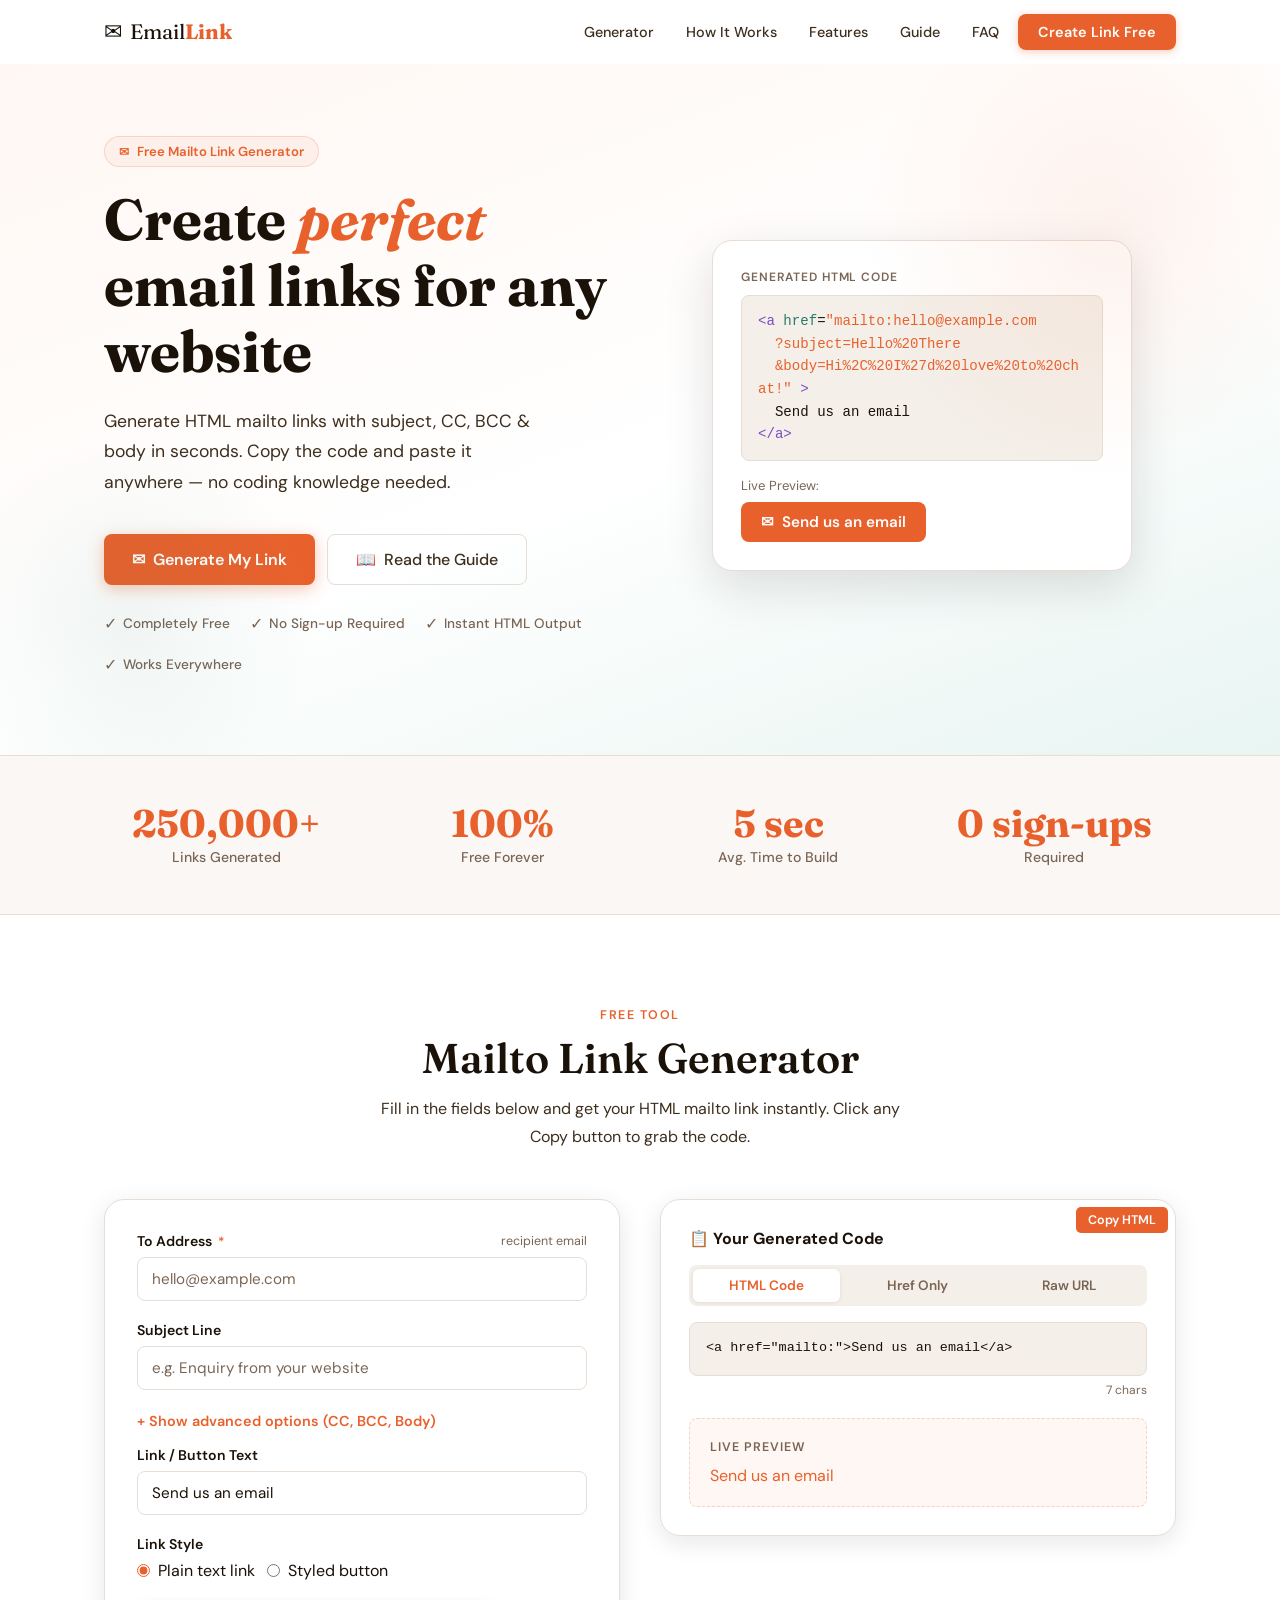
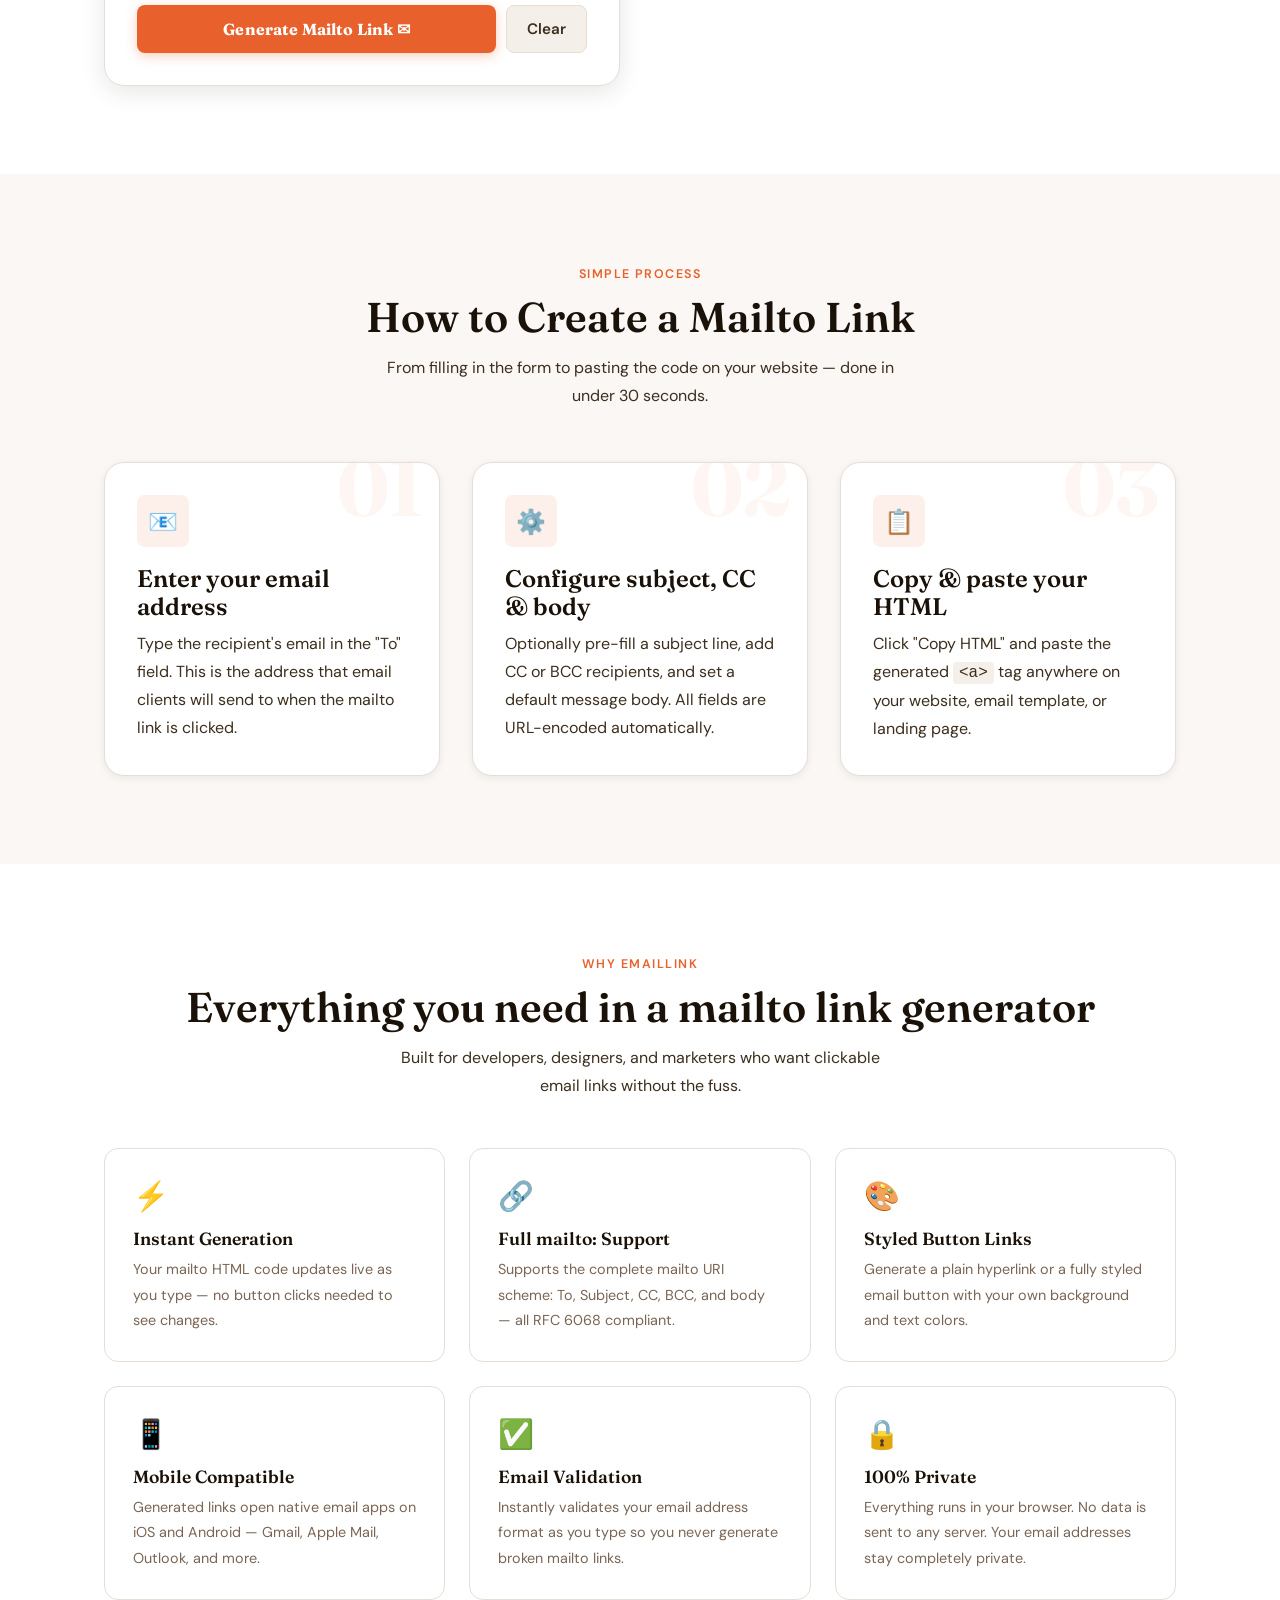
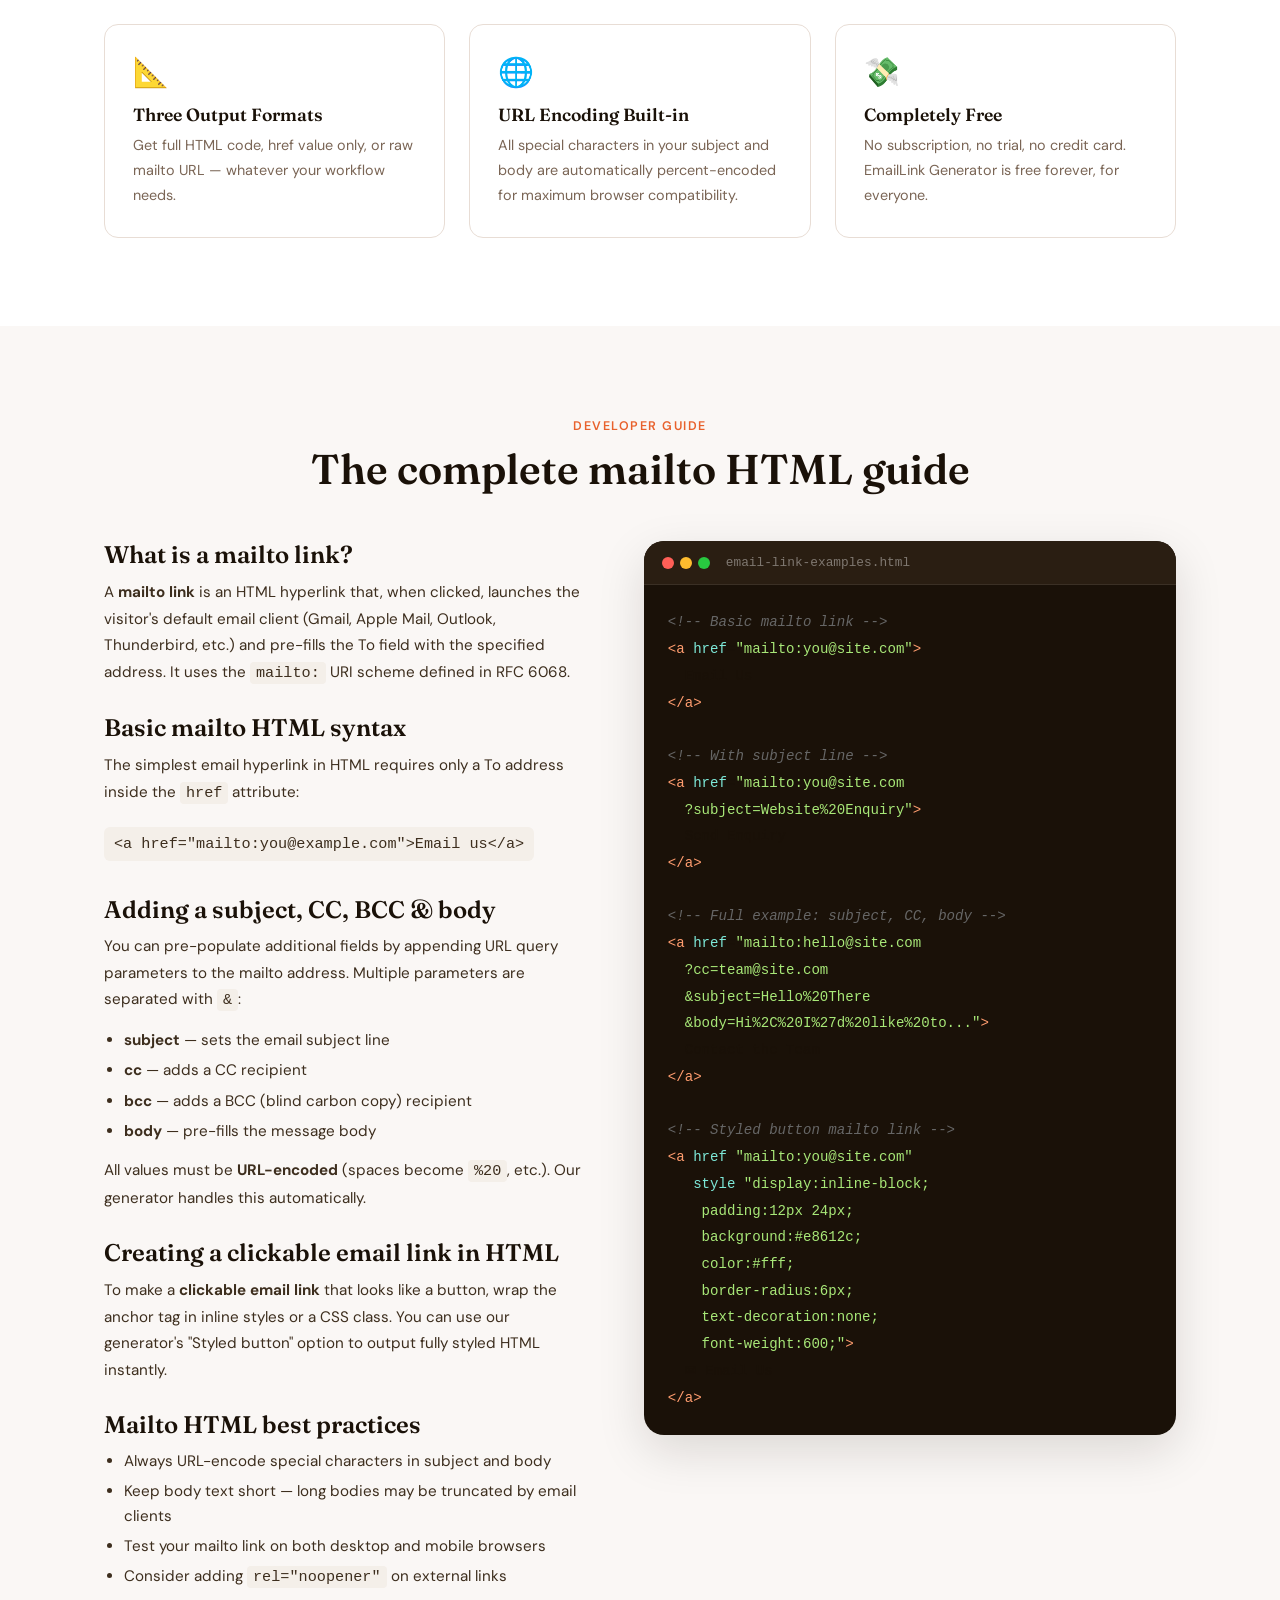
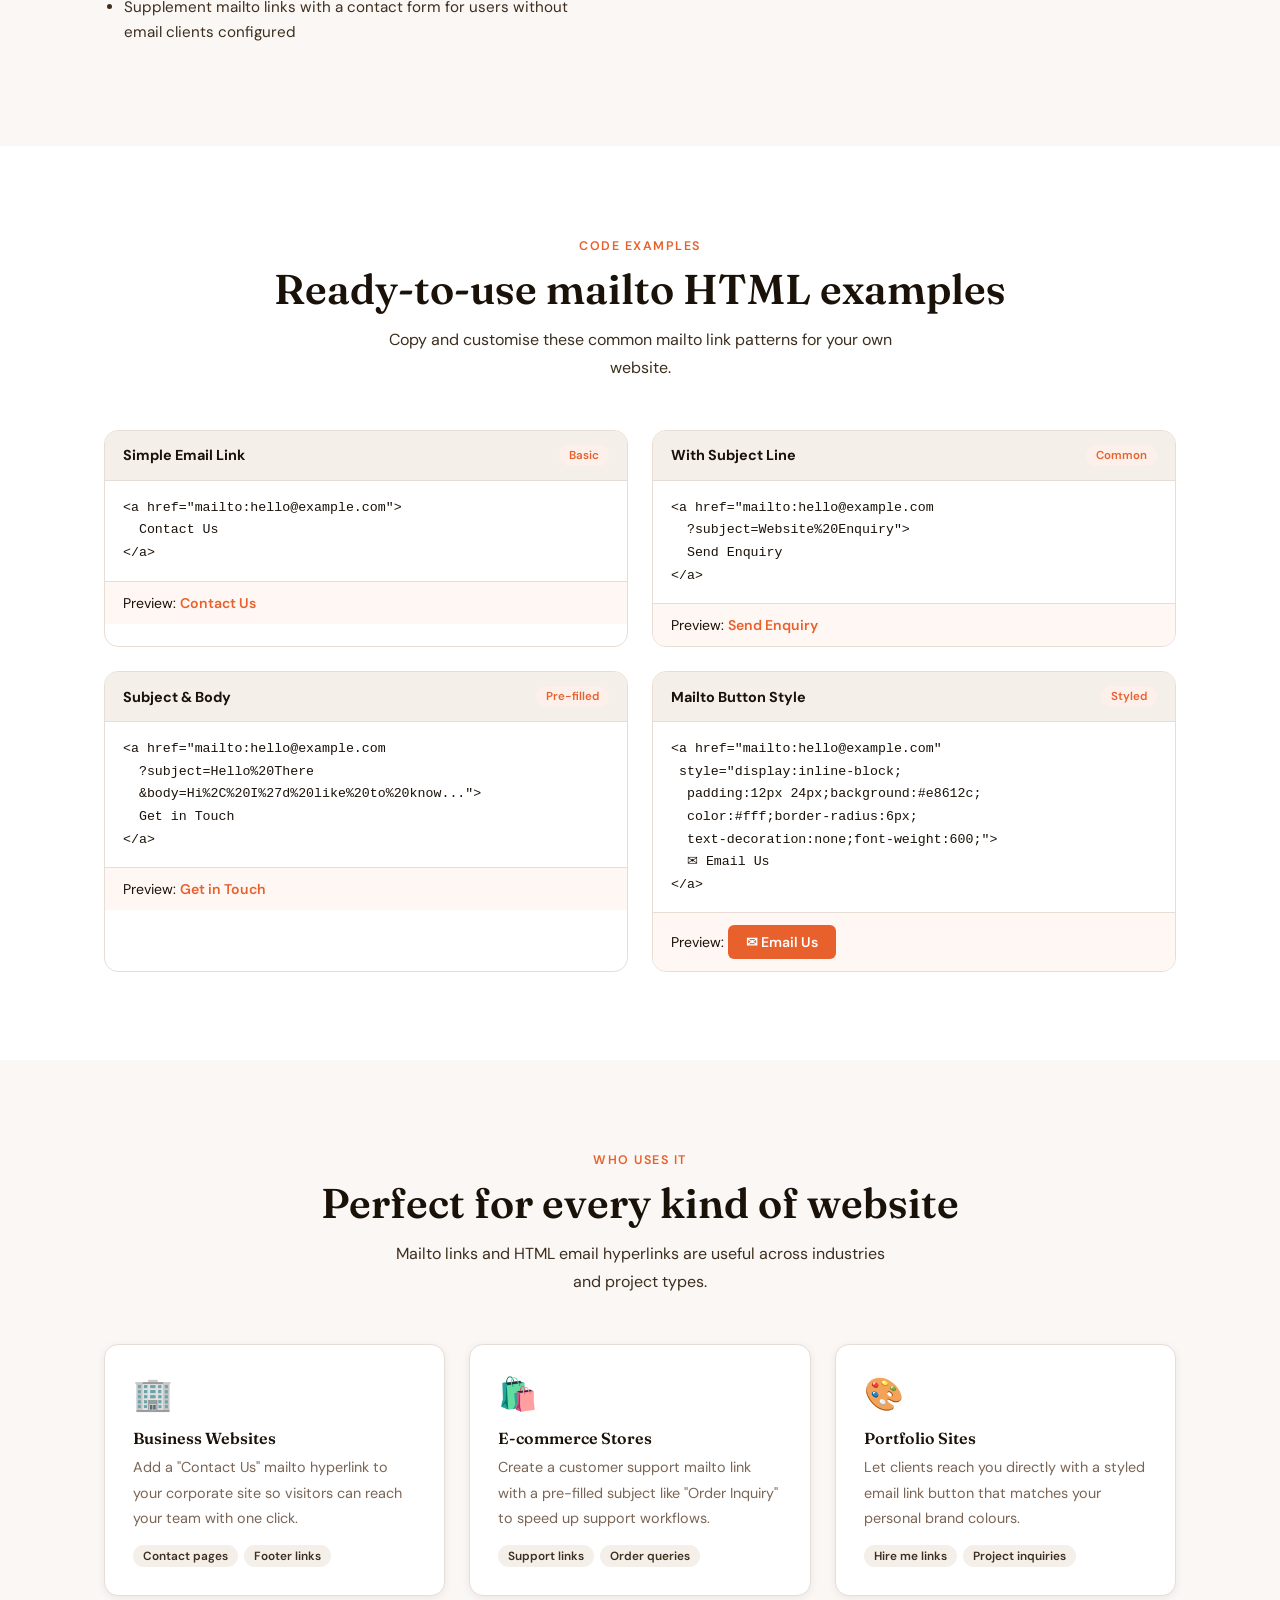
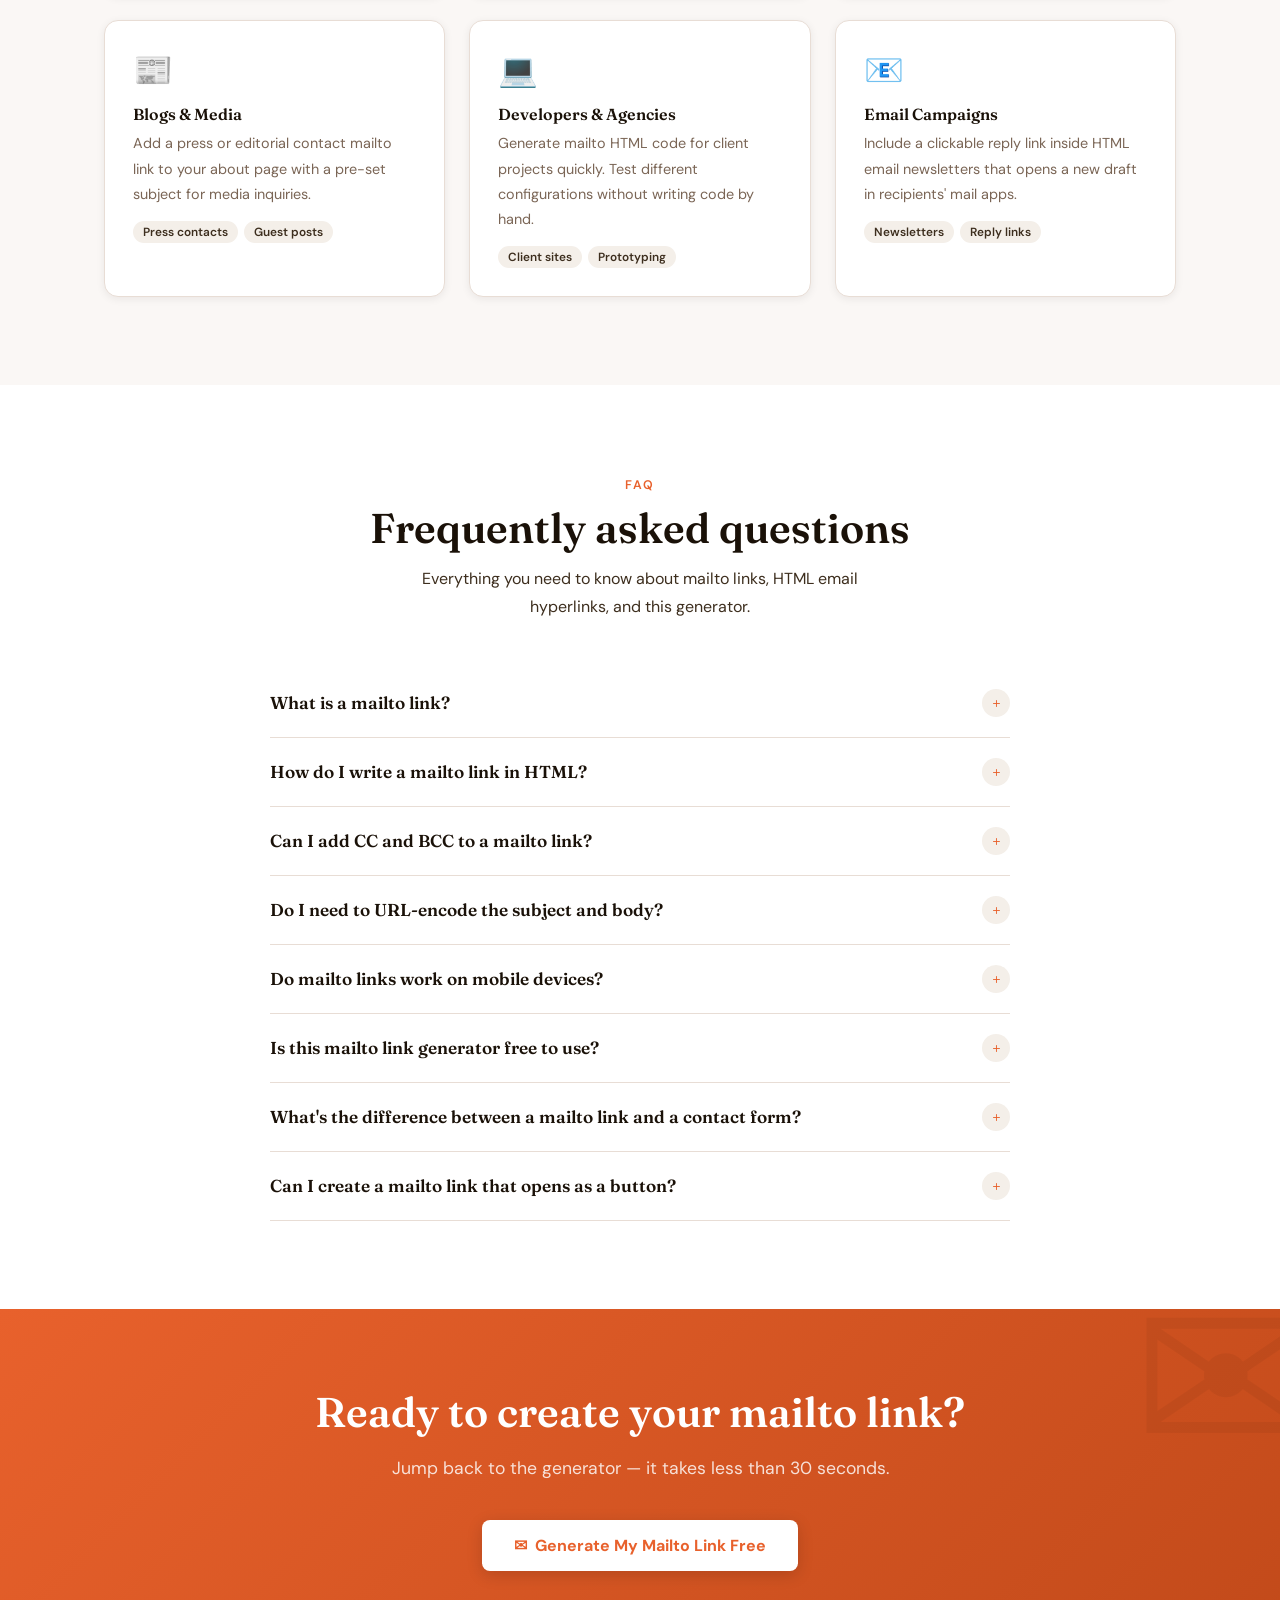
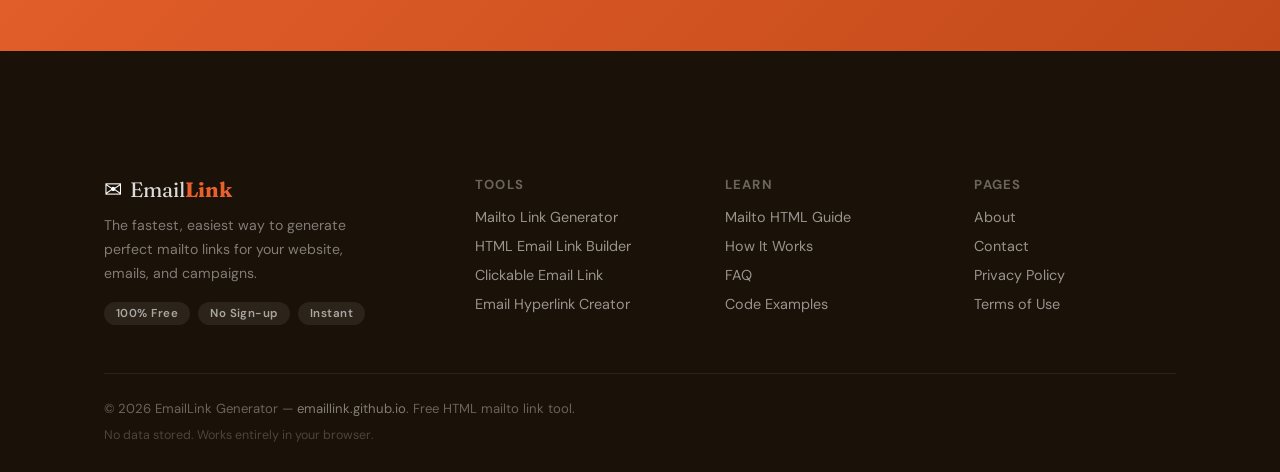
==== commit a317ae6f: "Update index.html" ====
--- a/index.html
+++ b/index.html
@@ -1,6 +1,15 @@
 <!DOCTYPE html>
 <html lang="en">
 <head>
+  <!-- Google tag (gtag.js) -->
+<script async src="https://www.googletagmanager.com/gtag/js?id=G-Q3F9J7RDPW"></script>
+<script>
+  window.dataLayer = window.dataLayer || [];
+  function gtag(){dataLayer.push(arguments);}
+  gtag('js', new Date());
+
+  gtag('config', 'G-Q3F9J7RDPW');
+</script>
   <meta charset="UTF-8">
   <meta name="viewport" content="width=device-width, initial-scale=1.0">
   <title>Mailto Link Generator — Free HTML Email Link Builder | EmailLink</title>
@@ -25,8 +34,7 @@
   <meta name="twitter:image" content="https://emaillink.github.io/assets/og-image.png">
 
   <!-- Favicon -->
-  <link rel="icon" href="data:image/svg+xml,<svg xmlns='http://www.w3.org/2000/svg' viewBox='0 0 100 100'><text y='.9em' font-size='90'>✉</text></svg>">
-
+  <link rel="icon" type="image/png" sizes="32x32" href="/favicon.png"> 
   <!-- Styles -->
   <link rel="stylesheet" href="css/styles.css">
   <link rel="preconnect" href="https://fonts.googleapis.com">
